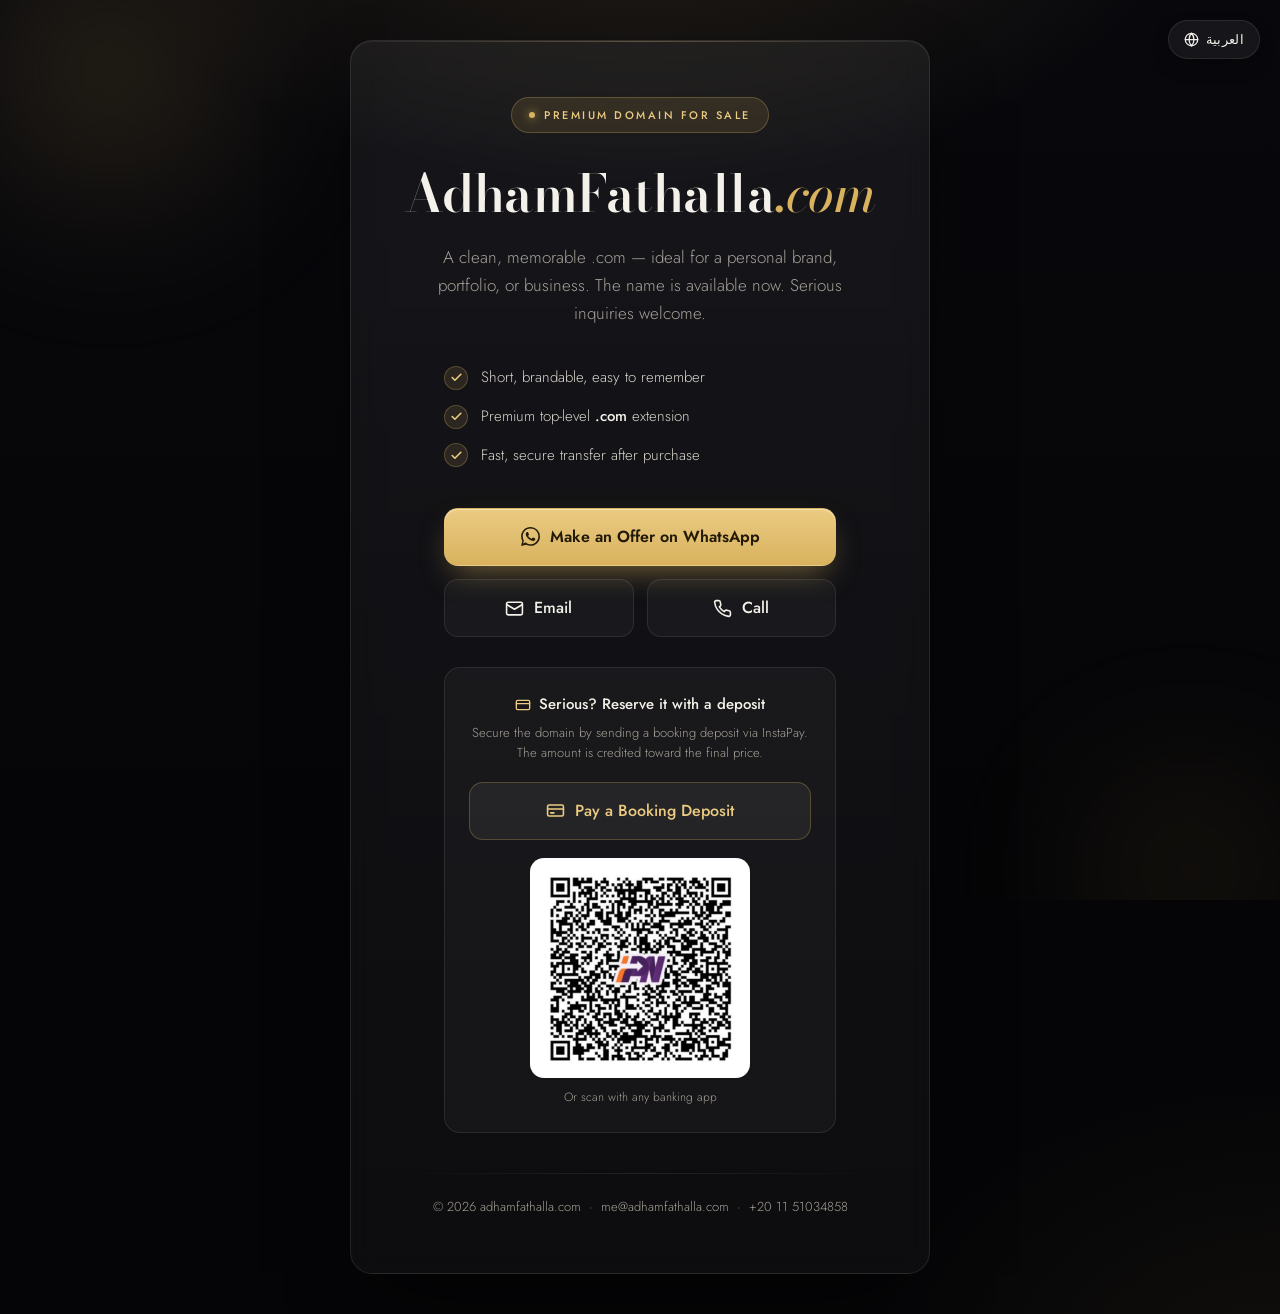
==== index.html @ b8d5c7ff "Fix casing of 'adhamFathalla' to 'AdhamFathalla' in index.html and og-image.html" ====
<!DOCTYPE html>
<html lang="en">
<head>
<meta charset="UTF-8" />
<meta name="viewport" content="width=device-width, initial-scale=1.0" />
<title>adhamfathalla.com — Premium Domain For Sale</title>
<meta name="description" content="adhamfathalla.com — a premium, memorable .com domain available for purchase. Perfect for a personal brand or business. Make an offer today." />
<meta name="keywords" content="adhamfathalla, adhamfathalla.com, domain for sale, premium domain, buy domain, .com domain" />
<meta name="robots" content="index, follow, max-image-preview:large" />
<meta name="author" content="adhamfathalla.com" />
<link rel="canonical" href="https://adhamfathalla.com/" />

<!-- Open Graph / social preview (WhatsApp, Facebook, LinkedIn, iMessage) -->
<meta property="og:site_name" content="adhamfathalla.com" />
<meta property="og:title" content="adhamfathalla.com — Premium Domain For Sale" />
<meta property="og:description" content="A clean, memorable .com for your personal brand or business. Make an offer today." />
<meta property="og:type" content="website" />
<meta property="og:url" content="https://adhamfathalla.com/" />
<meta property="og:image" content="https://adhamfathalla.com/og-image.png" />
<meta property="og:image:secure_url" content="https://adhamfathalla.com/og-image.png" />
<meta property="og:image:type" content="image/png" />
<meta property="og:image:width" content="1200" />
<meta property="og:image:height" content="630" />
<meta property="og:image:alt" content="adhamfathalla.com — premium domain for sale" />
<meta property="og:locale" content="en_US" />

<!-- Twitter / X card -->
<meta name="twitter:card" content="summary_large_image" />
<meta name="twitter:title" content="adhamfathalla.com — Premium Domain For Sale" />
<meta name="twitter:description" content="A clean, memorable .com for your personal brand or business. Make an offer today." />
<meta name="twitter:image" content="https://adhamfathalla.com/og-image.png" />

<meta name="theme-color" content="#07070A" />
<meta name="color-scheme" content="dark" />

<!-- Structured data: domain offered for sale -->
<script type="application/ld+json">
{
  "@context": "https://schema.org",
  "@graph": [
    {
      "@type": "WebSite",
      "@id": "https://adhamfathalla.com/#website",
      "url": "https://adhamfathalla.com/",
      "name": "adhamfathalla.com",
      "description": "Premium .com domain for sale.",
      "inLanguage": ["en", "ar"]
    },
    {
      "@type": "Product",
      "@id": "https://adhamfathalla.com/#domain",
      "name": "adhamfathalla.com",
      "category": "Internet domain name",
      "description": "adhamfathalla.com — a clean, memorable, brandable premium .com domain available for purchase. Ideal for a personal brand, portfolio, or business.",
      "brand": { "@type": "Brand", "name": "adhamfathalla.com" },
      "url": "https://adhamfathalla.com/",
      "image": "https://adhamfathalla.com/og-image.png",
      "offers": {
        "@type": "Offer",
        "availability": "https://schema.org/InStock",
        "priceCurrency": "USD",
        "url": "https://adhamfathalla.com/",
        "businessFunction": "http://purl.org/goodrelations/v1#Sell",
        "seller": {
          "@type": "Organization",
          "name": "adhamfathalla.com",
          "email": "me@adhamfathalla.com",
          "telephone": "+201151034858"
        }
      }
    }
  ]
}
</script>

<link rel="icon" type="image/svg+xml" href="/favicon.svg" />
<link rel="apple-touch-icon" href="/favicon.svg" />
<link rel="mask-icon" href="/favicon.svg" color="#D8B25E" />

<link rel="preconnect" href="https://fonts.googleapis.com" />
<link rel="preconnect" href="https://fonts.gstatic.com" crossorigin />
<!-- Load fonts without blocking render; system fonts paint instantly, web fonts swap in -->
<link rel="stylesheet" href="https://fonts.googleapis.com/css2?family=Bodoni+Moda:ital,opsz,wght@0,6..96,600;1,6..96,500&family=Jost:wght@300;400;500;600&family=Tajawal:wght@300;400;500;700&display=swap" media="print" onload="this.media='all'" />
<noscript><link rel="stylesheet" href="https://fonts.googleapis.com/css2?family=Bodoni+Moda:ital,opsz,wght@0,6..96,600;1,6..96,500&family=Jost:wght@300;400;500;600&family=Tajawal:wght@300;400;500;700&display=swap" /></noscript>

<style>
  :root {
    --bg-deep: #050507;
    --bg-base: #08080C;
    --surface: rgba(255, 255, 255, 0.035);
    --surface-2: rgba(255, 255, 255, 0.06);
    --fg: #F4F1EA;
    --fg-muted: #A6A097;
    --accent: #D8B25E;        /* refined gold */
    --accent-bright: #EBCB82;
    --accent-soft: rgba(216, 178, 94, 0.12);
    --accent-line: rgba(216, 178, 94, 0.28);
    --border: rgba(255, 255, 255, 0.09);
    --radius: 22px;
    --maxw: 580px;
    --ease: cubic-bezier(0.16, 1, 0.3, 1);
  }

  * { margin: 0; padding: 0; box-sizing: border-box; }
  html { scroll-behavior: smooth; -webkit-text-size-adjust: 100%; }

  body {
    font-family: "Jost", -apple-system, BlinkMacSystemFont, "Segoe UI", sans-serif;
    color: var(--fg);
    background-color: var(--bg-deep);
    background-image:
      radial-gradient(900px 520px at 50% -10%, rgba(216, 178, 94, 0.14), transparent 62%),
      radial-gradient(700px 500px at 100% 105%, rgba(216, 178, 94, 0.06), transparent 60%),
      linear-gradient(180deg, var(--bg-base), var(--bg-deep) 70%);
    min-height: 100dvh;
    display: flex;
    align-items: center;
    justify-content: center;
    padding: 40px 20px;
    line-height: 1.65;
    -webkit-font-smoothing: antialiased;
    text-rendering: optimizeLegibility;
    overflow-x: hidden;
  }

  /* Slow ambient gold glow */
  .ambient {
    position: fixed;
    inset: 0;
    z-index: 0;
    pointer-events: none;
    overflow: hidden;
  }
  .ambient span {
    position: absolute;
    border-radius: 50%;
    filter: blur(80px);
    opacity: 0.5;
    background: radial-gradient(circle, rgba(216, 178, 94, 0.42), transparent 70%);
    animation: drift 18s var(--ease) infinite alternate;
  }
  .ambient .b1 { width: 380px; height: 380px; top: -120px; left: -80px; }
  .ambient .b2 { width: 300px; height: 300px; bottom: -120px; right: -60px; animation-duration: 22s; animation-delay: -6s; opacity: 0.35; }
  @keyframes drift {
    from { transform: translate3d(0, 0, 0) scale(1); }
    to   { transform: translate3d(40px, 30px, 0) scale(1.15); }
  }

  .card {
    position: relative;
    z-index: 1;
    width: 100%;
    max-width: var(--maxw);
    background: linear-gradient(180deg, var(--surface-2), var(--surface));
    border: 1px solid var(--border);
    border-radius: var(--radius);
    padding: 56px 46px;
    backdrop-filter: blur(14px) saturate(120%);
    -webkit-backdrop-filter: blur(14px) saturate(120%);
    box-shadow:
      inset 0 1px 0 rgba(255, 255, 255, 0.06),
      0 30px 80px -30px rgba(0, 0, 0, 0.8);
    text-align: center;
    animation: rise 0.7s var(--ease) both;
  }
  /* gold hairline top edge */
  .card::before {
    content: "";
    position: absolute;
    top: 0; left: 24px; right: 24px;
    height: 1px;
    background: linear-gradient(90deg, transparent, var(--accent-line), transparent);
  }

  @keyframes rise {
    from { opacity: 0; transform: translateY(22px); }
    to   { opacity: 1; transform: translateY(0); }
  }

  .eyebrow {
    display: inline-flex;
    align-items: center;
    gap: 9px;
    font-size: 11px;
    font-weight: 500;
    letter-spacing: 2.5px;
    text-transform: uppercase;
    color: var(--accent-bright);
    background: var(--accent-soft);
    border: 1px solid var(--accent-line);
    padding: 8px 17px;
    border-radius: 999px;
    margin-bottom: 32px;
  }
  .eyebrow .dot {
    width: 6px; height: 6px; border-radius: 50%;
    background: var(--accent);
    box-shadow: 0 0 10px var(--accent);
    animation: pulse 2.4s ease-in-out infinite;
  }
  @keyframes pulse {
    0%, 100% { opacity: 1; }
    50% { opacity: 0.35; }
  }

  .domain {
    font-family: "Bodoni Moda", Georgia, serif;
    font-weight: 600;
    font-size: clamp(30px, 7.4vw, 52px);
    line-height: 1.08;
    letter-spacing: -0.5px;
    color: var(--fg);
    margin-bottom: 22px;
  }
  /* keep the name and ".com" each intact; only break between them */
  .domain .name, .domain .tld { white-space: nowrap; }
  .domain .tld { color: var(--accent); font-style: italic; font-weight: 500; }

  .lead {
    color: var(--fg-muted);
    font-size: clamp(15px, 2.6vw, 17px);
    font-weight: 300;
    max-width: 430px;
    margin: 0 auto 38px;
  }

  .benefits {
    list-style: none;
    display: grid;
    gap: 14px;
    text-align: left;
    max-width: 392px;
    margin: 0 auto 40px;
  }
  .benefits li {
    display: flex;
    align-items: center;
    gap: 13px;
    font-size: 15px;
    font-weight: 300;
    color: #D9D4CB;
  }
  .benefits strong { font-weight: 500; color: var(--fg); }
  .benefits .check {
    flex-shrink: 0;
    width: 24px; height: 24px;
    border-radius: 50%;
    background: var(--accent-soft);
    border: 1px solid var(--accent-line);
    color: var(--accent-bright);
    display: grid;
    place-items: center;
  }
  .benefits .check svg { width: 13px; height: 13px; }

  .actions {
    display: flex;
    flex-direction: column;
    gap: 13px;
    max-width: 392px;
    margin: 0 auto;
  }

  .btn {
    display: flex;
    align-items: center;
    justify-content: center;
    gap: 10px;
    min-height: 54px;
    padding: 15px 22px;
    border-radius: 14px;
    font-family: inherit;
    font-size: 16px;
    font-weight: 500;
    text-decoration: none;
    cursor: pointer;
    border: 1px solid transparent;
    transition: transform .25s var(--ease), box-shadow .25s var(--ease), background-color .25s var(--ease), border-color .25s var(--ease), color .25s var(--ease);
  }
  .btn svg { width: 19px; height: 19px; flex-shrink: 0; }
  .btn:hover { transform: translateY(-2px); }
  .btn:active { transform: translateY(0); }
  .btn:focus-visible { outline: 3px solid var(--accent); outline-offset: 3px; }

  .btn-primary {
    background: linear-gradient(180deg, var(--accent-bright), var(--accent));
    color: #221A07;
    font-weight: 600;
    box-shadow: 0 14px 30px -10px rgba(216, 178, 94, 0.5), inset 0 1px 0 rgba(255, 255, 255, 0.4);
  }
  .btn-primary:hover {
    box-shadow: 0 20px 44px -12px rgba(216, 178, 94, 0.65), inset 0 1px 0 rgba(255, 255, 255, 0.5);
  }

  .secondary-row {
    display: grid;
    grid-template-columns: 1fr 1fr;
    gap: 13px;
  }
  .btn-ghost {
    background: var(--surface);
    color: var(--fg);
    border-color: var(--border);
  }
  .btn-ghost:hover { border-color: var(--accent-line); color: var(--accent-bright); background: var(--accent-soft); }

  /* Booking deposit */
  .deposit {
    margin: 30px auto 0;
    max-width: 392px;
    padding: 24px;
    border: 1px solid var(--border);
    border-radius: 16px;
    background: var(--surface);
    display: grid;
    gap: 18px;
  }
  .deposit-head { display: grid; gap: 6px; }
  .deposit-title {
    display: inline-flex;
    align-items: center;
    justify-content: center;
    gap: 8px;
    font-size: 15px;
    font-weight: 500;
    color: var(--fg);
  }
  .deposit-title svg { width: 16px; height: 16px; color: var(--accent-bright); }
  .deposit-sub {
    font-size: 13px;
    font-weight: 300;
    color: var(--fg-muted);
    line-height: 1.55;
  }
  .btn-pay {
    width: 100%;
    background: var(--surface-2);
    border-color: var(--accent-line);
    color: var(--accent-bright);
  }
  .btn-pay:hover { background: var(--accent-soft); border-color: var(--accent); }

  .qr {
    display: grid;
    justify-items: center;
    gap: 10px;
  }
  .qr a {
    display: block;
    border-radius: 14px;
    transition: transform .25s var(--ease), box-shadow .25s var(--ease);
  }
  .qr a:hover { transform: translateY(-2px); box-shadow: 0 16px 34px -16px rgba(216, 178, 94, 0.5); }
  .qr a:focus-visible { outline: 3px solid var(--accent); outline-offset: 3px; }
  .qr img {
    display: block;
    width: 220px;
    height: 220px;
    border-radius: 14px;
    background: #fff;
    padding: 12px;
    border: 1px solid var(--border);
  }
  .qr-cap { font-size: 12px; font-weight: 300; color: var(--fg-muted); }

  .divider {
    height: 1px;
    background: linear-gradient(90deg, transparent, var(--border), transparent);
    border: 0;
    margin: 40px 0 22px;
  }

  .footer {
    color: var(--fg-muted);
    font-size: 13px;
    font-weight: 300;
  }
  .footer a { color: inherit; text-decoration: none; transition: color .2s ease; }
  .footer a:hover { color: var(--accent-bright); }

  .lang-toggle {
    position: fixed;
    top: 20px;
    inset-inline-end: 20px;
    z-index: 5;
    display: inline-flex;
    align-items: center;
    gap: 7px;
    padding: 9px 15px;
    border-radius: 999px;
    border: 1px solid var(--border);
    background: var(--surface-2);
    backdrop-filter: blur(14px) saturate(120%);
    -webkit-backdrop-filter: blur(14px) saturate(120%);
    color: var(--fg);
    font-family: inherit;
    font-size: 13px;
    font-weight: 500;
    letter-spacing: 0.3px;
    cursor: pointer;
    box-shadow: 0 8px 24px -12px rgba(0, 0, 0, 0.6);
    transition: transform .25s var(--ease), border-color .25s var(--ease), color .25s var(--ease);
  }
  .lang-toggle:hover { transform: translateY(-1px); border-color: var(--accent-line); color: var(--accent-bright); }
  .lang-toggle:focus-visible { outline: 3px solid var(--accent); outline-offset: 2px; }
  .lang-toggle svg { width: 15px; height: 15px; }

  /* Arabic / RTL adjustments */
  html[lang="ar"] body,
  html[lang="ar"] .btn,
  html[lang="ar"] .lang-toggle { font-family: "Tajawal", -apple-system, "Segoe UI", Tahoma, sans-serif; }
  html[lang="ar"] .eyebrow { letter-spacing: 0; font-weight: 500; }
  html[lang="ar"] .lead,
  html[lang="ar"] .benefits li { font-weight: 400; }
  html[dir="rtl"] .benefits { text-align: right; }

  @media (max-width: 420px) {
    .card { padding: 42px 24px; }
    .secondary-row { grid-template-columns: 1fr; }
  }

  @media (prefers-reduced-motion: reduce) {
    *, .card, .ambient span, .eyebrow .dot { animation: none !important; transition: none !important; }
    html { scroll-behavior: auto; }
  }
</style>
</head>
<body>
  <div class="ambient" aria-hidden="true"><span class="b1"></span><span class="b2"></span></div>

  <button type="button" class="lang-toggle" id="langToggle" aria-label="Switch language">
    <svg viewBox="0 0 24 24" fill="none" stroke="currentColor" stroke-width="2" stroke-linecap="round" stroke-linejoin="round" aria-hidden="true"><circle cx="12" cy="12" r="10"/><path d="M2 12h20"/><path d="M12 2a15.3 15.3 0 0 1 4 10 15.3 15.3 0 0 1-4 10 15.3 15.3 0 0 1-4-10 15.3 15.3 0 0 1 4-10z"/></svg>
    <span id="langLabel">العربية</span>
  </button>

  <main class="card">
    <span class="eyebrow"><span class="dot"></span> <span data-i18n="eyebrow">Premium Domain For Sale</span></span>

    <h1 class="domain"><span class="name">AdhamFathalla</span><span class="tld">.com</span></h1>

    <p class="lead" data-i18n="lead">
      A clean, memorable .com — ideal for a personal brand, portfolio, or business.
      The name is available now. Serious inquiries welcome.
    </p>

    <ul class="benefits">
      <li>
        <span class="check" aria-hidden="true"><svg viewBox="0 0 24 24" fill="none" stroke="currentColor" stroke-width="3" stroke-linecap="round" stroke-linejoin="round"><path d="M20 6 9 17l-5-5"/></svg></span>
        <span data-i18n="benefit1">Short, brandable, easy to remember</span>
      </li>
      <li>
        <span class="check" aria-hidden="true"><svg viewBox="0 0 24 24" fill="none" stroke="currentColor" stroke-width="3" stroke-linecap="round" stroke-linejoin="round"><path d="M20 6 9 17l-5-5"/></svg></span>
        <span data-i18n="benefit2" data-i18n-html>Premium top-level <strong>.com</strong> extension</span>
      </li>
      <li>
        <span class="check" aria-hidden="true"><svg viewBox="0 0 24 24" fill="none" stroke="currentColor" stroke-width="3" stroke-linecap="round" stroke-linejoin="round"><path d="M20 6 9 17l-5-5"/></svg></span>
        <span data-i18n="benefit3">Fast, secure transfer after purchase</span>
      </li>
    </ul>

    <div class="actions">
      <a class="btn btn-primary"
         href="https://wa.me/201151034858?text=Hi%2C%20I'm%20interested%20in%20buying%20adhamfathalla.com"
         target="_blank" rel="noopener"
         aria-label="Message about buying adhamfathalla.com on WhatsApp">
        <svg viewBox="0 0 24 24" fill="currentColor" aria-hidden="true"><path d="M.057 24l1.687-6.163a11.867 11.867 0 01-1.587-5.946C.16 5.335 5.495 0 12.05 0a11.82 11.82 0 018.413 3.488 11.824 11.824 0 013.48 8.414c-.003 6.557-5.338 11.892-11.893 11.892a11.9 11.9 0 01-5.688-1.448L.057 24zm6.597-3.807c1.676.995 3.276 1.591 5.392 1.592 5.448 0 9.886-4.434 9.889-9.885.002-5.462-4.415-9.89-9.881-9.892-5.452 0-9.887 4.434-9.889 9.884a9.86 9.86 0 001.51 5.26l-.999 3.648 3.978-1.607zm11.387-5.464c-.074-.124-.272-.198-.57-.347-.297-.149-1.758-.868-2.031-.967-.272-.099-.47-.149-.669.149-.198.297-.768.967-.941 1.165-.173.198-.347.223-.644.074-.297-.149-1.255-.462-2.39-1.475-.883-.788-1.48-1.761-1.653-2.059-.173-.297-.018-.458.13-.606.134-.133.297-.347.446-.521.151-.172.2-.296.3-.495.099-.198.05-.372-.025-.521-.075-.148-.669-1.611-.916-2.206-.242-.579-.487-.5-.669-.51l-.57-.01c-.198 0-.52.074-.792.372-.272.297-1.04 1.016-1.04 2.479 0 1.462 1.065 2.875 1.213 3.074.149.198 2.096 3.2 5.077 4.487.709.306 1.262.489 1.694.625.712.227 1.36.195 1.872.118.571-.085 1.758-.719 2.006-1.413.248-.694.248-1.289.173-1.413z"/></svg>
        <span data-i18n="ctaWhatsapp">Make an Offer on WhatsApp</span>
      </a>

      <div class="secondary-row">
        <a class="btn btn-ghost"
           href="mailto:me@adhamfathalla.com?subject=Offer%20for%20adhamfathalla.com&body=Hi%2C%20I'm%20interested%20in%20purchasing%20adhamfathalla.com."
           aria-label="Email me@adhamfathalla.com about the domain">
          <svg viewBox="0 0 24 24" fill="none" stroke="currentColor" stroke-width="2" stroke-linecap="round" stroke-linejoin="round" aria-hidden="true"><rect x="2" y="4" width="20" height="16" rx="2"/><path d="m22 7-10 6L2 7"/></svg>
          <span data-i18n="email">Email</span>
        </a>
        <a class="btn btn-ghost"
           href="tel:+201151034858"
           aria-label="Call +20 11 51034858">
          <svg viewBox="0 0 24 24" fill="none" stroke="currentColor" stroke-width="2" stroke-linecap="round" stroke-linejoin="round" aria-hidden="true"><path d="M22 16.92v3a2 2 0 0 1-2.18 2 19.79 19.79 0 0 1-8.63-3.07 19.5 19.5 0 0 1-6-6 19.79 19.79 0 0 1-3.07-8.67A2 2 0 0 1 4.11 2h3a2 2 0 0 1 2 1.72c.13.96.36 1.9.7 2.81a2 2 0 0 1-.45 2.11L8.09 9.91a16 16 0 0 0 6 6l1.27-1.27a2 2 0 0 1 2.11-.45c.91.34 1.85.57 2.81.7A2 2 0 0 1 22 16.92z"/></svg>
          <span data-i18n="call">Call</span>
        </a>
      </div>
    </div>

    <div class="deposit">
      <div class="deposit-head">
        <span class="deposit-title">
          <svg viewBox="0 0 24 24" fill="none" stroke="currentColor" stroke-width="2" stroke-linecap="round" stroke-linejoin="round" aria-hidden="true"><rect x="2" y="5" width="20" height="14" rx="2"/><path d="M2 10h20"/></svg>
          <span data-i18n="depositTitle">Serious? Reserve it with a deposit</span>
        </span>
        <span class="deposit-sub" data-i18n="depositSub">Secure the domain by sending a booking deposit via InstaPay. The amount is credited toward the final price.</span>
      </div>

      <a class="btn btn-pay"
         href="https://ipn.eg/S/bnsaed/instapay/0egIqK"
         target="_blank" rel="noopener"
         aria-label="Pay a booking deposit via InstaPay">
        <svg viewBox="0 0 24 24" fill="none" stroke="currentColor" stroke-width="2" stroke-linecap="round" stroke-linejoin="round" aria-hidden="true"><rect x="2" y="5" width="20" height="14" rx="2"/><path d="M2 10h20"/><path d="M6 15h4"/></svg>
        <span data-i18n="payCta">Pay a Booking Deposit</span>
      </a>

      <div class="qr">
        <a href="https://ipn.eg/S/bnsaed/instapay/0egIqK"
           target="_blank" rel="noopener"
           aria-label="Open InstaPay to pay a booking deposit for adhamfathalla.com">
          <picture>
            <source srcset="instapay.webp" type="image/webp" />
            <img src="instapay.png" alt="InstaPay QR code to pay a booking deposit for adhamfathalla.com" width="220" height="220" loading="lazy" decoding="async" />
          </picture>
        </a>
        <span class="qr-cap" data-i18n="qrCap">Or scan with any banking app</span>
      </div>
    </div>

    <hr class="divider" />

    <p class="footer" dir="ltr">
      &copy; <span id="year"></span> adhamfathalla.com &nbsp;·&nbsp; <a href="mailto:me@adhamfathalla.com">me@adhamfathalla.com</a> &nbsp;·&nbsp; <a href="tel:+201151034858">+20 11 51034858</a>
    </p>
  </main>

  <script>
    document.getElementById("year").textContent = new Date().getFullYear();

    const translations = {
      en: {
        eyebrow: "Premium Domain For Sale",
        lead: "A clean, memorable .com — ideal for a personal brand, portfolio, or business. The name is available now. Serious inquiries welcome.",
        benefit1: "Short, brandable, easy to remember",
        benefit2: "Premium top-level <strong>.com</strong> extension",
        benefit3: "Fast, secure transfer after purchase",
        ctaWhatsapp: "Make an Offer on WhatsApp",
        email: "Email",
        call: "Call",
        depositTitle: "Serious? Reserve it with a deposit",
        depositSub: "Secure the domain by sending a booking deposit via InstaPay. The amount is credited toward the final price.",
        payCta: "Pay a Booking Deposit",
        qrCap: "Or scan with any banking app",
        switchLabel: "العربية",
        pageTitle: "adhamfathalla.com — Premium Domain For Sale"
      },
      ar: {
        eyebrow: "نطاق مميز للبيع",
        lead: "نطاق .com نظيف وسهل التذكر — مثالي لعلامتك الشخصية أو معرض أعمالك أو نشاطك التجاري. الاسم متاح الآن. نرحب بالعروض الجادة.",
        benefit1: "قصير وسهل التذكر وقابل للعلامة التجارية",
        benefit2: "امتداد <strong>.com</strong> المميز من المستوى الأعلى",
        benefit3: "نقل سريع وآمن بعد الشراء",
        ctaWhatsapp: "قدّم عرضك عبر واتساب",
        email: "البريد الإلكتروني",
        call: "اتصل",
        depositTitle: "مهتم بجدية؟ احجزه بعربون",
        depositSub: "احجز النطاق بإرسال عربون حجز عبر إنستاباي. يُخصم المبلغ من السعر النهائي.",
        payCta: "ادفع عربون الحجز",
        qrCap: "أو امسح الرمز بأي تطبيق بنكي",
        switchLabel: "English",
        pageTitle: "adhamfathalla.com — نطاق مميز للبيع"
      }
    };

    function applyLang(lang) {
      const t = translations[lang] || translations.en;
      const html = document.documentElement;
      html.setAttribute("lang", lang);
      html.setAttribute("dir", lang === "ar" ? "rtl" : "ltr");

      document.querySelectorAll("[data-i18n]").forEach(el => {
        const value = t[el.getAttribute("data-i18n")];
        if (value === undefined) return;
        if (el.hasAttribute("data-i18n-html")) el.innerHTML = value;
        else el.textContent = value;
      });

      document.title = t.pageTitle;
      document.getElementById("langLabel").textContent = t.switchLabel;
      try { localStorage.setItem("lang", lang); } catch (e) {}
    }

    let savedLang = "en";
    try { savedLang = localStorage.getItem("lang") || "en"; } catch (e) {}
    applyLang(savedLang === "ar" ? "ar" : "en");

    document.getElementById("langToggle").addEventListener("click", () => {
      const next = document.documentElement.getAttribute("lang") === "ar" ? "en" : "ar";
      applyLang(next);
    });
  </script>
</body>
</html>
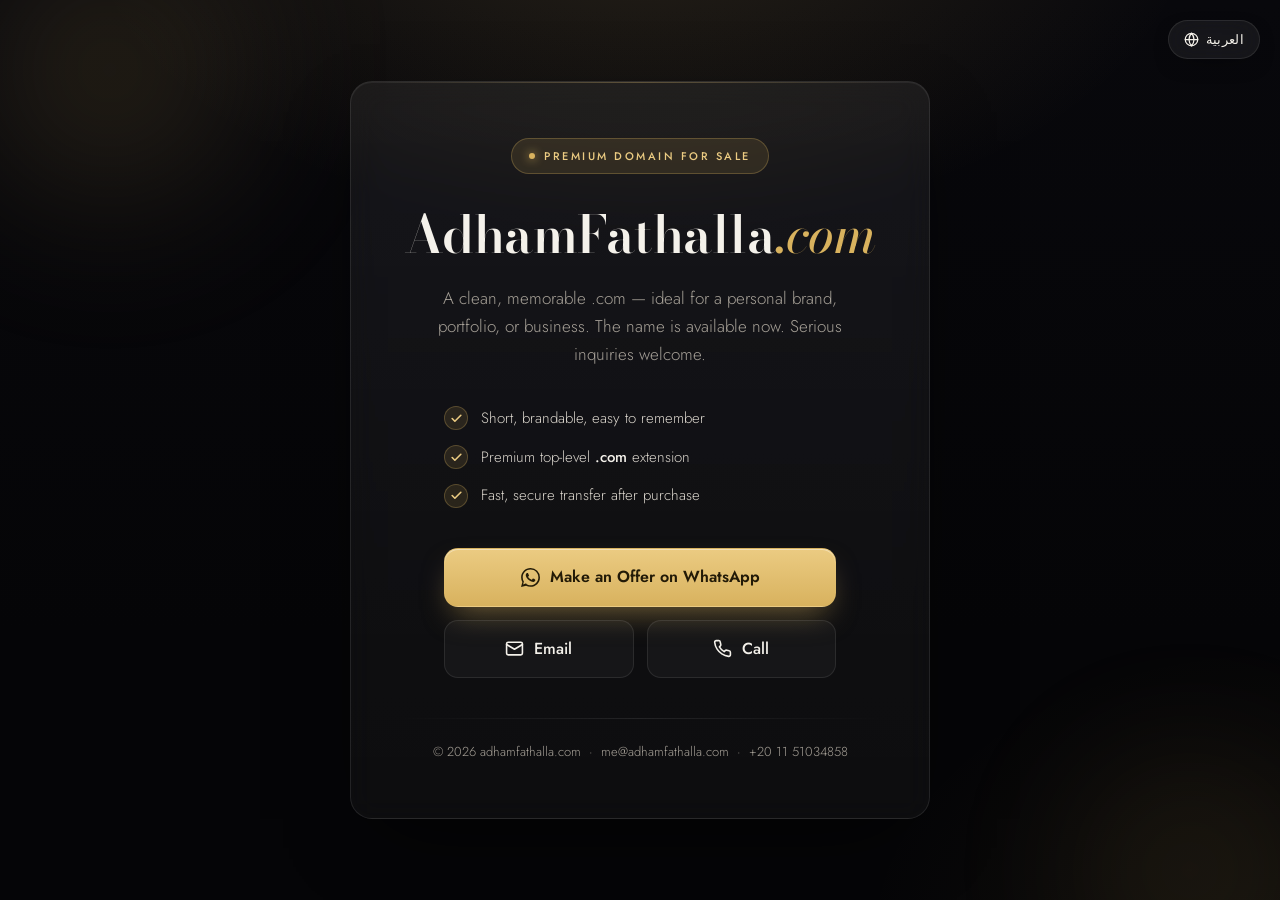
==== commit afb3b547: "Restrict InstaPay deposit section to Egyptian visitors Hide the booking-deposit block by default and" ====
--- a/index.html
+++ b/index.html
@@ -304,7 +304,7 @@
   }
   .btn-ghost:hover { border-color: var(--accent-line); color: var(--accent-bright); background: var(--accent-soft); }
 
-  /* Booking deposit */
+  /* Booking deposit — Egypt-only; hidden until revealed by the geo check */
   .deposit {
     margin: 30px auto 0;
     max-width: 392px;
@@ -312,8 +312,19 @@
     border: 1px solid var(--border);
     border-radius: 16px;
     background: var(--surface);
+    display: none;
+    gap: 18px;
+  }
+  .deposit.is-visible {
     display: grid;
-    gap: 18px;
+    animation: reveal-deposit 0.5s var(--ease) both;
+  }
+  @keyframes reveal-deposit {
+    from { opacity: 0; transform: translateY(12px); }
+    to   { opacity: 1; transform: translateY(0); }
+  }
+  @media (prefers-reduced-motion: reduce) {
+    .deposit.is-visible { animation: none; }
   }
   .deposit-head { display: grid; gap: 6px; }
   .deposit-title {
@@ -584,6 +595,36 @@
       const next = document.documentElement.getAttribute("lang") === "ar" ? "en" : "ar";
       applyLang(next);
     });
+
+    // Reveal the InstaPay booking-deposit section only for visitors in Egypt.
+    // Strategy: instant timezone fast-path (Africa/Cairo) OR IP geolocation fallback.
+    // Safe default: on any failure, timeout, or non-Egypt result it stays hidden.
+    function showDeposit() {
+      const el = document.querySelector(".deposit");
+      if (el) el.classList.add("is-visible");
+    }
+
+    async function maybeRevealDeposit() {
+      // Fast path: an Egyptian device timezone reveals instantly, no network needed.
+      try {
+        const tz = Intl.DateTimeFormat().resolvedOptions().timeZone || "";
+        if (tz === "Africa/Cairo") { showDeposit(); return; }
+      } catch (e) { /* timezone unavailable → fall through to IP check */ }
+
+      // Fallback: IP-based country lookup with a hard 5s timeout.
+      try {
+        const ctrl = new AbortController();
+        const timer = setTimeout(() => ctrl.abort(), 5000);
+        const res = await fetch("https://api.country.is/", { signal: ctrl.signal });
+        clearTimeout(timer);
+        if (res.ok) {
+          const data = await res.json();
+          if (data && data.country === "EG") showDeposit();
+        }
+      } catch (e) { /* network blocked, failed, or timed out → keep hidden */ }
+    }
+
+    maybeRevealDeposit();
   </script>
 </body>
 </html>
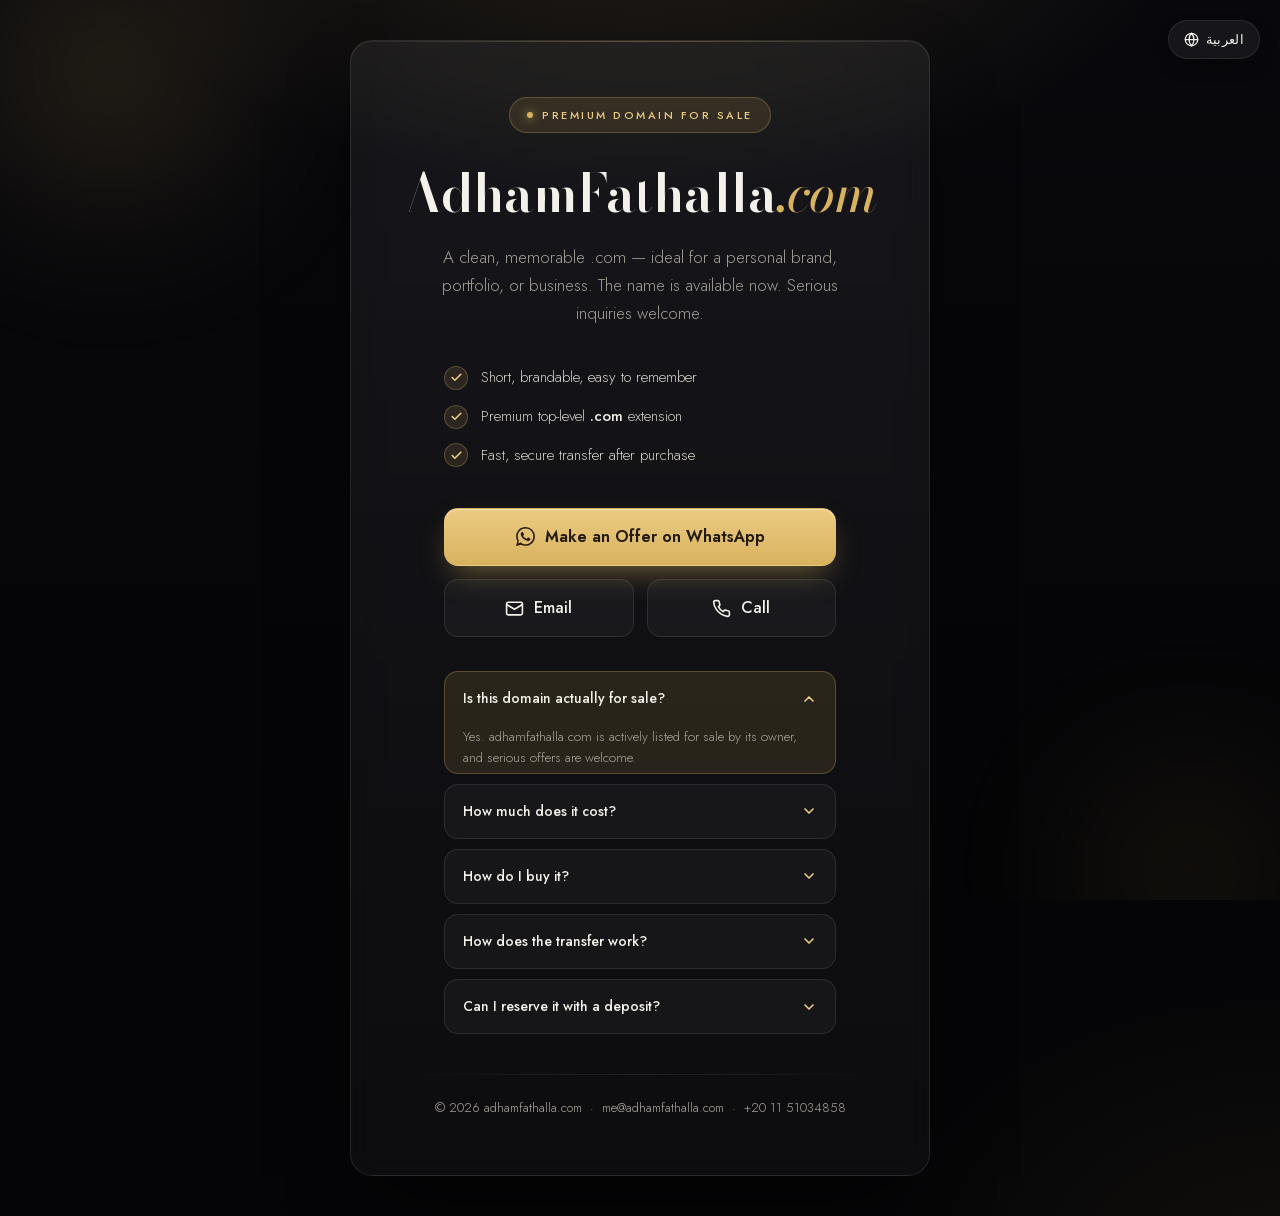
==== commit ed40d94d: "fonts" ====
--- a/index.html
+++ b/index.html
@@ -1,14 +1,16 @@
 <!DOCTYPE html>
-<html lang="en">
+<html lang="en" dir="ltr">
 <head>
 <meta charset="UTF-8" />
 <meta name="viewport" content="width=device-width, initial-scale=1.0" />
 <title>adhamfathalla.com — Premium Domain For Sale</title>
 <meta name="description" content="adhamfathalla.com — a premium, memorable .com domain available for purchase. Perfect for a personal brand or business. Make an offer today." />
-<meta name="keywords" content="adhamfathalla, adhamfathalla.com, domain for sale, premium domain, buy domain, .com domain" />
-<meta name="robots" content="index, follow, max-image-preview:large" />
+<meta name="robots" content="index, follow, max-image-preview:large, max-snippet:-1, max-video-preview:-1" />
 <meta name="author" content="adhamfathalla.com" />
 <link rel="canonical" href="https://adhamfathalla.com/" />
+<link rel="alternate" hreflang="en" href="https://adhamfathalla.com/" />
+<link rel="alternate" hreflang="ar" href="https://adhamfathalla.com/" />
+<link rel="alternate" hreflang="x-default" href="https://adhamfathalla.com/" />
 
 <!-- Open Graph / social preview (WhatsApp, Facebook, LinkedIn, iMessage) -->
 <meta property="og:site_name" content="adhamfathalla.com" />
@@ -23,12 +25,16 @@
 <meta property="og:image:height" content="630" />
 <meta property="og:image:alt" content="adhamfathalla.com — premium domain for sale" />
 <meta property="og:locale" content="en_US" />
+<meta property="og:locale:alternate" content="ar_EG" />
 
 <!-- Twitter / X card -->
 <meta name="twitter:card" content="summary_large_image" />
 <meta name="twitter:title" content="adhamfathalla.com — Premium Domain For Sale" />
 <meta name="twitter:description" content="A clean, memorable .com for your personal brand or business. Make an offer today." />
 <meta name="twitter:image" content="https://adhamfathalla.com/og-image.png" />
+<meta name="twitter:image:alt" content="adhamfathalla.com — premium domain for sale" />
+<meta name="twitter:site" content="@AdhamFathallaha" />
+<meta name="twitter:creator" content="@AdhamFathallaha" />
 
 <meta name="theme-color" content="#07070A" />
 <meta name="color-scheme" content="dark" />
@@ -59,29 +65,73 @@
         "@type": "Offer",
         "availability": "https://schema.org/InStock",
         "priceCurrency": "USD",
+        "areaServed": "Worldwide",
         "url": "https://adhamfathalla.com/",
         "businessFunction": "http://purl.org/goodrelations/v1#Sell",
         "seller": {
           "@type": "Organization",
           "name": "adhamfathalla.com",
+          "url": "https://adhamfathalla.com/",
+          "logo": "https://adhamfathalla.com/favicon.svg",
           "email": "me@adhamfathalla.com",
-          "telephone": "+201151034858"
+          "telephone": "+201151034858",
+          "sameAs": [
+            "https://www.instagram.com/AdhamFathallahProperty",
+            "https://www.facebook.com/AdhamFathallahProperty",
+            "https://www.youtube.com/@AdhamFathallahProperty",
+            "https://x.com/AdhamFathallaha"
+          ]
         }
       }
+    },
+    {
+      "@type": "FAQPage",
+      "@id": "https://adhamfathalla.com/#faq",
+      "url": "https://adhamfathalla.com/",
+      "inLanguage": ["en", "ar"],
+      "mainEntity": [
+        {
+          "@type": "Question",
+          "name": "Is this domain actually for sale?",
+          "acceptedAnswer": { "@type": "Answer", "text": "Yes. adhamfathalla.com is actively listed for sale by its owner, and serious offers are welcome." }
+        },
+        {
+          "@type": "Question",
+          "name": "How much does adhamfathalla.com cost?",
+          "acceptedAnswer": { "@type": "Answer", "text": "The price is negotiable and depends on the offer. Reach out via WhatsApp, email, or phone to discuss and make an offer." }
+        },
+        {
+          "@type": "Question",
+          "name": "How do I buy adhamfathalla.com?",
+          "acceptedAnswer": { "@type": "Answer", "text": "Contact the owner through WhatsApp, email, or phone to agree on a price. Once settled, the domain is transferred to you securely." }
+        },
+        {
+          "@type": "Question",
+          "name": "How does the domain transfer work?",
+          "acceptedAnswer": { "@type": "Answer", "text": "After payment, the domain is pushed to your account at your registrar of choice. The transfer is fast and secure, usually within a day." }
+        },
+        {
+          "@type": "Question",
+          "name": "Can I reserve the domain with a deposit?",
+          "acceptedAnswer": { "@type": "Answer", "text": "Yes — from Egypt you can reserve the domain with an InstaPay booking deposit. The amount is credited toward the final price." }
+        }
+      ]
     }
   ]
 }
 </script>
 
 <link rel="icon" type="image/svg+xml" href="/favicon.svg" />
-<link rel="apple-touch-icon" href="/favicon.svg" />
+<link rel="icon" type="image/png" sizes="32x32" href="/favicon-32x32.png" />
+<link rel="apple-touch-icon" sizes="180x180" href="/apple-touch-icon.png" />
 <link rel="mask-icon" href="/favicon.svg" color="#D8B25E" />
-
-<link rel="preconnect" href="https://fonts.googleapis.com" />
-<link rel="preconnect" href="https://fonts.gstatic.com" crossorigin />
-<!-- Load fonts without blocking render; system fonts paint instantly, web fonts swap in -->
-<link rel="stylesheet" href="https://fonts.googleapis.com/css2?family=Bodoni+Moda:ital,opsz,wght@0,6..96,600;1,6..96,500&family=Jost:wght@300;400;500;600&family=Tajawal:wght@300;400;500;700&display=swap" media="print" onload="this.media='all'" />
-<noscript><link rel="stylesheet" href="https://fonts.googleapis.com/css2?family=Bodoni+Moda:ital,opsz,wght@0,6..96,600;1,6..96,500&family=Jost:wght@300;400;500;600&family=Tajawal:wght@300;400;500;700&display=swap" /></noscript>
+<link rel="manifest" href="/manifest.webmanifest" />
+
+<link rel="dns-prefetch" href="https://api.country.is" />
+<link rel="dns-prefetch" href="https://ipn.eg" />
+<!-- Self-hosted fonts: no third-party requests, served & cached locally -->
+<link rel="stylesheet" href="/fonts/fonts.css" media="print" onload="this.media='all'" />
+<noscript><link rel="stylesheet" href="/fonts/fonts.css" /></noscript>
 
 <style>
   :root {
@@ -303,6 +353,54 @@
     border-color: var(--border);
   }
   .btn-ghost:hover { border-color: var(--accent-line); color: var(--accent-bright); background: var(--accent-soft); }
+
+  /* FAQ — accordion of native <details>, matches card aesthetic */
+  .faq {
+    margin: 34px auto 0;
+    max-width: 392px;
+    display: grid;
+    gap: 10px;
+    text-align: left;
+  }
+  .faq-item {
+    border: 1px solid var(--border);
+    border-radius: 14px;
+    background: var(--surface);
+    overflow: hidden;
+    transition: border-color .25s var(--ease), background .25s var(--ease);
+  }
+  .faq-item[open] { border-color: var(--accent-line); background: var(--accent-soft); }
+  .faq-item summary {
+    list-style: none;
+    cursor: pointer;
+    display: flex;
+    align-items: center;
+    justify-content: space-between;
+    gap: 12px;
+    padding: 15px 18px;
+    font-size: 14px;
+    font-weight: 500;
+    color: var(--fg);
+    transition: color .2s ease;
+  }
+  .faq-item summary::-webkit-details-marker { display: none; }
+  .faq-item summary:hover { color: var(--accent-bright); }
+  .faq-item summary:focus-visible { outline: 3px solid var(--accent); outline-offset: -3px; }
+  .faq-item .chev {
+    flex-shrink: 0;
+    width: 16px; height: 16px;
+    color: var(--accent-bright);
+    transition: transform .3s var(--ease);
+  }
+  .faq-item[open] .chev { transform: rotate(180deg); }
+  .faq-item .answer {
+    padding: 0 18px 4px;
+    font-size: 13.5px;
+    font-weight: 300;
+    line-height: 1.6;
+    color: var(--fg-muted);
+  }
+  .faq-item .answer a { color: var(--accent-bright); text-decoration: none; }
 
   /* Booking deposit — Egypt-only; hidden until revealed by the geo check */
   .deposit {
@@ -430,6 +528,12 @@
     .secondary-row { grid-template-columns: 1fr; }
   }
 
+  /* Visually hidden, available to screen readers & crawlers */
+  .sr-only {
+    position: absolute; width: 1px; height: 1px; padding: 0; margin: -1px;
+    overflow: hidden; clip: rect(0, 0, 0, 0); white-space: nowrap; border: 0;
+  }
+
   @media (prefers-reduced-motion: reduce) {
     *, .card, .ambient span, .eyebrow .dot { animation: none !important; transition: none !important; }
     html { scroll-behavior: auto; }
@@ -454,6 +558,7 @@
       The name is available now. Serious inquiries welcome.
     </p>
 
+    <h2 class="sr-only">Why this domain</h2>
     <ul class="benefits">
       <li>
         <span class="check" aria-hidden="true"><svg viewBox="0 0 24 24" fill="none" stroke="currentColor" stroke-width="3" stroke-linecap="round" stroke-linejoin="round"><path d="M20 6 9 17l-5-5"/></svg></span>
@@ -469,7 +574,7 @@
       </li>
     </ul>
 
-    <div class="actions">
+    <section class="actions">
       <a class="btn btn-primary"
          href="https://wa.me/201151034858?text=Hi%2C%20I'm%20interested%20in%20buying%20adhamfathalla.com"
          target="_blank" rel="noopener"
@@ -492,9 +597,47 @@
           <span data-i18n="call">Call</span>
         </a>
       </div>
-    </div>
-
-    <div class="deposit">
+    </section>
+
+    <section class="faq" aria-label="Frequently asked questions">
+      <details class="faq-item" open>
+        <summary>
+          <span data-i18n="faqQ1">Is this domain actually for sale?</span>
+          <svg class="chev" viewBox="0 0 24 24" fill="none" stroke="currentColor" stroke-width="2.5" stroke-linecap="round" stroke-linejoin="round" aria-hidden="true"><path d="M6 9l6 6 6-6"/></svg>
+        </summary>
+        <p class="answer" data-i18n="faqA1">Yes. adhamfathalla.com is actively listed for sale by its owner, and serious offers are welcome.</p>
+      </details>
+      <details class="faq-item">
+        <summary>
+          <span data-i18n="faqQ2">How much does it cost?</span>
+          <svg class="chev" viewBox="0 0 24 24" fill="none" stroke="currentColor" stroke-width="2.5" stroke-linecap="round" stroke-linejoin="round" aria-hidden="true"><path d="M6 9l6 6 6-6"/></svg>
+        </summary>
+        <p class="answer" data-i18n="faqA2">The price is negotiable and depends on the offer. Reach out via WhatsApp, email, or phone to discuss and make an offer.</p>
+      </details>
+      <details class="faq-item">
+        <summary>
+          <span data-i18n="faqQ3">How do I buy it?</span>
+          <svg class="chev" viewBox="0 0 24 24" fill="none" stroke="currentColor" stroke-width="2.5" stroke-linecap="round" stroke-linejoin="round" aria-hidden="true"><path d="M6 9l6 6 6-6"/></svg>
+        </summary>
+        <p class="answer" data-i18n="faqA3">Contact the owner through WhatsApp, email, or phone to agree on a price. Once settled, the domain is transferred to you securely.</p>
+      </details>
+      <details class="faq-item">
+        <summary>
+          <span data-i18n="faqQ4">How does the transfer work?</span>
+          <svg class="chev" viewBox="0 0 24 24" fill="none" stroke="currentColor" stroke-width="2.5" stroke-linecap="round" stroke-linejoin="round" aria-hidden="true"><path d="M6 9l6 6 6-6"/></svg>
+        </summary>
+        <p class="answer" data-i18n="faqA4">After payment, the domain is pushed to your account at your registrar of choice. The transfer is fast and secure, usually within a day.</p>
+      </details>
+      <details class="faq-item">
+        <summary>
+          <span data-i18n="faqQ5">Can I reserve it with a deposit?</span>
+          <svg class="chev" viewBox="0 0 24 24" fill="none" stroke="currentColor" stroke-width="2.5" stroke-linecap="round" stroke-linejoin="round" aria-hidden="true"><path d="M6 9l6 6 6-6"/></svg>
+        </summary>
+        <p class="answer" data-i18n="faqA5">Yes — from Egypt you can reserve the domain with an InstaPay booking deposit. The amount is credited toward the final price.</p>
+      </details>
+    </section>
+
+    <section class="deposit">
       <div class="deposit-head">
         <span class="deposit-title">
           <svg viewBox="0 0 24 24" fill="none" stroke="currentColor" stroke-width="2" stroke-linecap="round" stroke-linejoin="round" aria-hidden="true"><rect x="2" y="5" width="20" height="14" rx="2"/><path d="M2 10h20"/></svg>
@@ -517,18 +660,18 @@
            aria-label="Open InstaPay to pay a booking deposit for adhamfathalla.com">
           <picture>
             <source srcset="instapay.webp" type="image/webp" />
-            <img src="instapay.png" alt="InstaPay QR code to pay a booking deposit for adhamfathalla.com" width="220" height="220" loading="lazy" decoding="async" />
+            <img src="instapay.webp" alt="InstaPay QR code to pay a booking deposit for adhamfathalla.com" width="220" height="220" loading="lazy" decoding="async" />
           </picture>
         </a>
         <span class="qr-cap" data-i18n="qrCap">Or scan with any banking app</span>
       </div>
-    </div>
+    </section>
 
     <hr class="divider" />
 
-    <p class="footer" dir="ltr">
+    <footer class="footer" dir="ltr">
       &copy; <span id="year"></span> adhamfathalla.com &nbsp;·&nbsp; <a href="mailto:me@adhamfathalla.com">me@adhamfathalla.com</a> &nbsp;·&nbsp; <a href="tel:+201151034858">+20 11 51034858</a>
-    </p>
+    </footer>
   </main>
 
   <script>
@@ -538,6 +681,7 @@
       en: {
         eyebrow: "Premium Domain For Sale",
         lead: "A clean, memorable .com — ideal for a personal brand, portfolio, or business. The name is available now. Serious inquiries welcome.",
+        metaDescription: "adhamfathalla.com — a premium, memorable .com domain available for purchase. Perfect for a personal brand or business. Make an offer today.",
         benefit1: "Short, brandable, easy to remember",
         benefit2: "Premium top-level <strong>.com</strong> extension",
         benefit3: "Fast, secure transfer after purchase",
@@ -548,12 +692,23 @@
         depositSub: "Secure the domain by sending a booking deposit via InstaPay. The amount is credited toward the final price.",
         payCta: "Pay a Booking Deposit",
         qrCap: "Or scan with any banking app",
+        faqQ1: "Is this domain actually for sale?",
+        faqA1: "Yes. adhamfathalla.com is actively listed for sale by its owner, and serious offers are welcome.",
+        faqQ2: "How much does it cost?",
+        faqA2: "The price is negotiable and depends on the offer. Reach out via WhatsApp, email, or phone to discuss and make an offer.",
+        faqQ3: "How do I buy it?",
+        faqA3: "Contact the owner through WhatsApp, email, or phone to agree on a price. Once settled, the domain is transferred to you securely.",
+        faqQ4: "How does the transfer work?",
+        faqA4: "After payment, the domain is pushed to your account at your registrar of choice. The transfer is fast and secure, usually within a day.",
+        faqQ5: "Can I reserve it with a deposit?",
+        faqA5: "Yes — from Egypt you can reserve the domain with an InstaPay booking deposit. The amount is credited toward the final price.",
         switchLabel: "العربية",
         pageTitle: "adhamfathalla.com — Premium Domain For Sale"
       },
       ar: {
         eyebrow: "نطاق مميز للبيع",
         lead: "نطاق .com نظيف وسهل التذكر — مثالي لعلامتك الشخصية أو معرض أعمالك أو نشاطك التجاري. الاسم متاح الآن. نرحب بالعروض الجادة.",
+        metaDescription: "adhamfathalla.com — نطاق .com مميز وسهل التذكر متاح للبيع. مثالي لعلامتك الشخصية أو نشاطك التجاري. قدّم عرضك اليوم.",
         benefit1: "قصير وسهل التذكر وقابل للعلامة التجارية",
         benefit2: "امتداد <strong>.com</strong> المميز من المستوى الأعلى",
         benefit3: "نقل سريع وآمن بعد الشراء",
@@ -564,6 +719,16 @@
         depositSub: "احجز النطاق بإرسال عربون حجز عبر إنستاباي. يُخصم المبلغ من السعر النهائي.",
         payCta: "ادفع عربون الحجز",
         qrCap: "أو امسح الرمز بأي تطبيق بنكي",
+        faqQ1: "هل هذا النطاق معروض للبيع فعلاً؟",
+        faqA1: "نعم. نطاق adhamfathalla.com معروض للبيع من مالكه الحالي، ونرحب بالعروض الجادة.",
+        faqQ2: "كم تكلفته؟",
+        faqA2: "السعر قابل للتفاوض ويعتمد على العرض. تواصل عبر واتساب أو البريد الإلكتروني أو الهاتف للنقاش وتقديم عرضك.",
+        faqQ3: "كيف أشتريه؟",
+        faqA3: "تواصل مع المالك عبر واتساب أو البريد الإلكتروني أو الهاتف للاتفاق على السعر. بعد ذلك يُنقل النطاق إليك بشكل آمن.",
+        faqQ4: "كيف تتم عملية النقل؟",
+        faqA4: "بعد الدفع، يُدفّع النطاق إلى حسابك لدى جهة التسجيل التي تختارها. النقل سريع وآمن، عادةً خلال يوم واحد.",
+        faqQ5: "هل يمكنني حجزه بعربون؟",
+        faqA5: "نعم — من داخل مصر يمكنك حجز النطاق بعربون حجز عبر إنستاباي. يُخصم المبلغ من السعر النهائي.",
         switchLabel: "English",
         pageTitle: "adhamfathalla.com — نطاق مميز للبيع"
       }
@@ -583,6 +748,13 @@
       });
 
       document.title = t.pageTitle;
+      // Keep social-scraped meta consistent with the active language (client-side only).
+      const desc = t.metaDescription;
+      if (desc) {
+        document.querySelector('meta[name="description"]')?.setAttribute("content", desc);
+        document.querySelector('meta[property="og:description"]')?.setAttribute("content", desc);
+        document.querySelector('meta[name="twitter:description"]')?.setAttribute("content", desc);
+      }
       document.getElementById("langLabel").textContent = t.switchLabel;
       try { localStorage.setItem("lang", lang); } catch (e) {}
     }
--- a/fonts/fonts.css
+++ b/fonts/fonts.css
@@ -0,0 +1,252 @@
+/* math */
+@font-face {
+  font-family: 'Bodoni Moda';
+  font-style: italic;
+  font-weight: 500;
+  font-display: swap;
+  src: url(/fonts/bodonimoda-aFTB7PxzY382XsXX63LUYJSPUqb0qojSAq1rZLkfbNwuXgOXEFZ8mYc.woff2) format('woff2');
+  unicode-range: U+0302-0303, U+0305, U+0307-0308, U+0310, U+0312, U+0315, U+031A, U+0326-0327, U+032C, U+032F-0330, U+0332-0333, U+0338, U+033A, U+0346, U+034D, U+0391-03A1, U+03A3-03A9, U+03B1-03C9, U+03D1, U+03D5-03D6, U+03F0-03F1, U+03F4-03F5, U+2016-2017, U+2034-2038, U+203C, U+2040, U+2043, U+2047, U+2050, U+2057, U+205F, U+2070-2071, U+2074-208E, U+2090-209C, U+20D0-20DC, U+20E1, U+20E5-20EF, U+2100-2112, U+2114-2115, U+2117-2121, U+2123-214F, U+2190, U+2192, U+2194-21AE, U+21B0-21E5, U+21F1-21F2, U+21F4-2211, U+2213-2214, U+2216-22FF, U+2308-230B, U+2310, U+2319, U+231C-2321, U+2336-237A, U+237C, U+2395, U+239B-23B7, U+23D0, U+23DC-23E1, U+2474-2475, U+25AF, U+25B3, U+25B7, U+25BD, U+25C1, U+25CA, U+25CC, U+25FB, U+266D-266F, U+27C0-27FF, U+2900-2AFF, U+2B0E-2B11, U+2B30-2B4C, U+2BFE, U+3030, U+FF5B, U+FF5D, U+1D400-1D7FF, U+1EE00-1EEFF;
+}
+/* symbols */
+@font-face {
+  font-family: 'Bodoni Moda';
+  font-style: italic;
+  font-weight: 500;
+  font-display: swap;
+  src: url(/fonts/bodonimoda-aFTB7PxzY382XsXX63LUYJSPUqb0qojSAq1rZLkfbNw8XgOXEFZ8mYc.woff2) format('woff2');
+  unicode-range: U+0001-000C, U+000E-001F, U+007F-009F, U+20DD-20E0, U+20E2-20E4, U+2150-218F, U+2190, U+2192, U+2194-2199, U+21AF, U+21E6-21F0, U+21F3, U+2218-2219, U+2299, U+22C4-22C6, U+2300-243F, U+2440-244A, U+2460-24FF, U+25A0-27BF, U+2800-28FF, U+2921-2922, U+2981, U+29BF, U+29EB, U+2B00-2BFF, U+4DC0-4DFF, U+FFF9-FFFB, U+10140-1018E, U+10190-1019C, U+101A0, U+101D0-101FD, U+102E0-102FB, U+10E60-10E7E, U+1D2C0-1D2D3, U+1D2E0-1D37F, U+1F000-1F0FF, U+1F100-1F1AD, U+1F1E6-1F1FF, U+1F30D-1F30F, U+1F315, U+1F31C, U+1F31E, U+1F320-1F32C, U+1F336, U+1F378, U+1F37D, U+1F382, U+1F393-1F39F, U+1F3A7-1F3A8, U+1F3AC-1F3AF, U+1F3C2, U+1F3C4-1F3C6, U+1F3CA-1F3CE, U+1F3D4-1F3E0, U+1F3ED, U+1F3F1-1F3F3, U+1F3F5-1F3F7, U+1F408, U+1F415, U+1F41F, U+1F426, U+1F43F, U+1F441-1F442, U+1F444, U+1F446-1F449, U+1F44C-1F44E, U+1F453, U+1F46A, U+1F47D, U+1F4A3, U+1F4B0, U+1F4B3, U+1F4B9, U+1F4BB, U+1F4BF, U+1F4C8-1F4CB, U+1F4D6, U+1F4DA, U+1F4DF, U+1F4E3-1F4E6, U+1F4EA-1F4ED, U+1F4F7, U+1F4F9-1F4FB, U+1F4FD-1F4FE, U+1F503, U+1F507-1F50B, U+1F50D, U+1F512-1F513, U+1F53E-1F54A, U+1F54F-1F5FA, U+1F610, U+1F650-1F67F, U+1F687, U+1F68D, U+1F691, U+1F694, U+1F698, U+1F6AD, U+1F6B2, U+1F6B9-1F6BA, U+1F6BC, U+1F6C6-1F6CF, U+1F6D3-1F6D7, U+1F6E0-1F6EA, U+1F6F0-1F6F3, U+1F6F7-1F6FC, U+1F700-1F7FF, U+1F800-1F80B, U+1F810-1F847, U+1F850-1F859, U+1F860-1F887, U+1F890-1F8AD, U+1F8B0-1F8BB, U+1F8C0-1F8C1, U+1F900-1F90B, U+1F93B, U+1F946, U+1F984, U+1F996, U+1F9E9, U+1FA00-1FA6F, U+1FA70-1FA7C, U+1FA80-1FA89, U+1FA8F-1FAC6, U+1FACE-1FADC, U+1FADF-1FAE9, U+1FAF0-1FAF8, U+1FB00-1FBFF;
+}
+/* latin-ext */
+@font-face {
+  font-family: 'Bodoni Moda';
+  font-style: italic;
+  font-weight: 500;
+  font-display: swap;
+  src: url(/fonts/bodonimoda-aFTB7PxzY382XsXX63LUYJSPUqb0qojSAq1rZLkfbNxcXgOXEFZ8mYc.woff2) format('woff2');
+  unicode-range: U+0100-02BA, U+02BD-02C5, U+02C7-02CC, U+02CE-02D7, U+02DD-02FF, U+0304, U+0308, U+0329, U+1D00-1DBF, U+1E00-1E9F, U+1EF2-1EFF, U+2020, U+20A0-20AB, U+20AD-20C0, U+2113, U+2C60-2C7F, U+A720-A7FF;
+}
+/* latin */
+@font-face {
+  font-family: 'Bodoni Moda';
+  font-style: italic;
+  font-weight: 500;
+  font-display: swap;
+  src: url(/fonts/bodonimoda-aFTB7PxzY382XsXX63LUYJSPUqb0qojSAq1rZLkfbNxSXgOXEFZ8.woff2) format('woff2');
+  unicode-range: U+0000-00FF, U+0131, U+0152-0153, U+02BB-02BC, U+02C6, U+02DA, U+02DC, U+0304, U+0308, U+0329, U+2000-206F, U+20AC, U+2122, U+2191, U+2193, U+2212, U+2215, U+FEFF, U+FFFD;
+}
+/* math */
+@font-face {
+  font-family: 'Bodoni Moda';
+  font-style: normal;
+  font-weight: 600;
+  font-display: swap;
+  src: url(/fonts/bodonimoda-aFTH7PxzY382XsXX63LUYL6GYFksw-NIrKp-cv31VOxQVAS1EmZ9.woff2) format('woff2');
+  unicode-range: U+0302-0303, U+0305, U+0307-0308, U+0310, U+0312, U+0315, U+031A, U+0326-0327, U+032C, U+032F-0330, U+0332-0333, U+0338, U+033A, U+0346, U+034D, U+0391-03A1, U+03A3-03A9, U+03B1-03C9, U+03D1, U+03D5-03D6, U+03F0-03F1, U+03F4-03F5, U+2016-2017, U+2034-2038, U+203C, U+2040, U+2043, U+2047, U+2050, U+2057, U+205F, U+2070-2071, U+2074-208E, U+2090-209C, U+20D0-20DC, U+20E1, U+20E5-20EF, U+2100-2112, U+2114-2115, U+2117-2121, U+2123-214F, U+2190, U+2192, U+2194-21AE, U+21B0-21E5, U+21F1-21F2, U+21F4-2211, U+2213-2214, U+2216-22FF, U+2308-230B, U+2310, U+2319, U+231C-2321, U+2336-237A, U+237C, U+2395, U+239B-23B7, U+23D0, U+23DC-23E1, U+2474-2475, U+25AF, U+25B3, U+25B7, U+25BD, U+25C1, U+25CA, U+25CC, U+25FB, U+266D-266F, U+27C0-27FF, U+2900-2AFF, U+2B0E-2B11, U+2B30-2B4C, U+2BFE, U+3030, U+FF5B, U+FF5D, U+1D400-1D7FF, U+1EE00-1EEFF;
+}
+/* symbols */
+@font-face {
+  font-family: 'Bodoni Moda';
+  font-style: normal;
+  font-weight: 600;
+  font-display: swap;
+  src: url(/fonts/bodonimoda-aFTH7PxzY382XsXX63LUYL6GYFksw-NIrKp-cv31RuxQVAS1EmZ9.woff2) format('woff2');
+  unicode-range: U+0001-000C, U+000E-001F, U+007F-009F, U+20DD-20E0, U+20E2-20E4, U+2150-218F, U+2190, U+2192, U+2194-2199, U+21AF, U+21E6-21F0, U+21F3, U+2218-2219, U+2299, U+22C4-22C6, U+2300-243F, U+2440-244A, U+2460-24FF, U+25A0-27BF, U+2800-28FF, U+2921-2922, U+2981, U+29BF, U+29EB, U+2B00-2BFF, U+4DC0-4DFF, U+FFF9-FFFB, U+10140-1018E, U+10190-1019C, U+101A0, U+101D0-101FD, U+102E0-102FB, U+10E60-10E7E, U+1D2C0-1D2D3, U+1D2E0-1D37F, U+1F000-1F0FF, U+1F100-1F1AD, U+1F1E6-1F1FF, U+1F30D-1F30F, U+1F315, U+1F31C, U+1F31E, U+1F320-1F32C, U+1F336, U+1F378, U+1F37D, U+1F382, U+1F393-1F39F, U+1F3A7-1F3A8, U+1F3AC-1F3AF, U+1F3C2, U+1F3C4-1F3C6, U+1F3CA-1F3CE, U+1F3D4-1F3E0, U+1F3ED, U+1F3F1-1F3F3, U+1F3F5-1F3F7, U+1F408, U+1F415, U+1F41F, U+1F426, U+1F43F, U+1F441-1F442, U+1F444, U+1F446-1F449, U+1F44C-1F44E, U+1F453, U+1F46A, U+1F47D, U+1F4A3, U+1F4B0, U+1F4B3, U+1F4B9, U+1F4BB, U+1F4BF, U+1F4C8-1F4CB, U+1F4D6, U+1F4DA, U+1F4DF, U+1F4E3-1F4E6, U+1F4EA-1F4ED, U+1F4F7, U+1F4F9-1F4FB, U+1F4FD-1F4FE, U+1F503, U+1F507-1F50B, U+1F50D, U+1F512-1F513, U+1F53E-1F54A, U+1F54F-1F5FA, U+1F610, U+1F650-1F67F, U+1F687, U+1F68D, U+1F691, U+1F694, U+1F698, U+1F6AD, U+1F6B2, U+1F6B9-1F6BA, U+1F6BC, U+1F6C6-1F6CF, U+1F6D3-1F6D7, U+1F6E0-1F6EA, U+1F6F0-1F6F3, U+1F6F7-1F6FC, U+1F700-1F7FF, U+1F800-1F80B, U+1F810-1F847, U+1F850-1F859, U+1F860-1F887, U+1F890-1F8AD, U+1F8B0-1F8BB, U+1F8C0-1F8C1, U+1F900-1F90B, U+1F93B, U+1F946, U+1F984, U+1F996, U+1F9E9, U+1FA00-1FA6F, U+1FA70-1FA7C, U+1FA80-1FA89, U+1FA8F-1FAC6, U+1FACE-1FADC, U+1FADF-1FAE9, U+1FAF0-1FAF8, U+1FB00-1FBFF;
+}
+/* latin-ext */
+@font-face {
+  font-family: 'Bodoni Moda';
+  font-style: normal;
+  font-weight: 600;
+  font-display: swap;
+  src: url(/fonts/bodonimoda-aFTH7PxzY382XsXX63LUYL6GYFksw-NIrKp-cv31JuxQVAS1EmZ9.woff2) format('woff2');
+  unicode-range: U+0100-02BA, U+02BD-02C5, U+02C7-02CC, U+02CE-02D7, U+02DD-02FF, U+0304, U+0308, U+0329, U+1D00-1DBF, U+1E00-1E9F, U+1EF2-1EFF, U+2020, U+20A0-20AB, U+20AD-20C0, U+2113, U+2C60-2C7F, U+A720-A7FF;
+}
+/* latin */
+@font-face {
+  font-family: 'Bodoni Moda';
+  font-style: normal;
+  font-weight: 600;
+  font-display: swap;
+  src: url(/fonts/bodonimoda-aFTH7PxzY382XsXX63LUYL6GYFksw-NIrKp-cv31KOxQVAS1Eg.woff2) format('woff2');
+  unicode-range: U+0000-00FF, U+0131, U+0152-0153, U+02BB-02BC, U+02C6, U+02DA, U+02DC, U+0304, U+0308, U+0329, U+2000-206F, U+20AC, U+2122, U+2191, U+2193, U+2212, U+2215, U+FEFF, U+FFFD;
+}
+/* cyrillic */
+@font-face {
+  font-family: 'Jost';
+  font-style: normal;
+  font-weight: 300;
+  font-display: swap;
+  src: url(/fonts/jost-92zatBhPNqw73oDd4jQmfxIC7w.woff2) format('woff2');
+  unicode-range: U+0301, U+0400-045F, U+0490-0491, U+04B0-04B1, U+2116;
+}
+/* latin-ext */
+@font-face {
+  font-family: 'Jost';
+  font-style: normal;
+  font-weight: 300;
+  font-display: swap;
+  src: url(/fonts/jost-92zatBhPNqw73ord4jQmfxIC7w.woff2) format('woff2');
+  unicode-range: U+0100-02BA, U+02BD-02C5, U+02C7-02CC, U+02CE-02D7, U+02DD-02FF, U+0304, U+0308, U+0329, U+1D00-1DBF, U+1E00-1E9F, U+1EF2-1EFF, U+2020, U+20A0-20AB, U+20AD-20C0, U+2113, U+2C60-2C7F, U+A720-A7FF;
+}
+/* latin */
+@font-face {
+  font-family: 'Jost';
+  font-style: normal;
+  font-weight: 300;
+  font-display: swap;
+  src: url(/fonts/jost-92zatBhPNqw73oTd4jQmfxI.woff2) format('woff2');
+  unicode-range: U+0000-00FF, U+0131, U+0152-0153, U+02BB-02BC, U+02C6, U+02DA, U+02DC, U+0304, U+0308, U+0329, U+2000-206F, U+20AC, U+2122, U+2191, U+2193, U+2212, U+2215, U+FEFF, U+FFFD;
+}
+/* cyrillic */
+@font-face {
+  font-family: 'Jost';
+  font-style: normal;
+  font-weight: 400;
+  font-display: swap;
+  src: url(/fonts/jost-92zatBhPNqw73oDd4jQmfxIC7w.woff2) format('woff2');
+  unicode-range: U+0301, U+0400-045F, U+0490-0491, U+04B0-04B1, U+2116;
+}
+/* latin-ext */
+@font-face {
+  font-family: 'Jost';
+  font-style: normal;
+  font-weight: 400;
+  font-display: swap;
+  src: url(/fonts/jost-92zatBhPNqw73ord4jQmfxIC7w.woff2) format('woff2');
+  unicode-range: U+0100-02BA, U+02BD-02C5, U+02C7-02CC, U+02CE-02D7, U+02DD-02FF, U+0304, U+0308, U+0329, U+1D00-1DBF, U+1E00-1E9F, U+1EF2-1EFF, U+2020, U+20A0-20AB, U+20AD-20C0, U+2113, U+2C60-2C7F, U+A720-A7FF;
+}
+/* latin */
+@font-face {
+  font-family: 'Jost';
+  font-style: normal;
+  font-weight: 400;
+  font-display: swap;
+  src: url(/fonts/jost-92zatBhPNqw73oTd4jQmfxI.woff2) format('woff2');
+  unicode-range: U+0000-00FF, U+0131, U+0152-0153, U+02BB-02BC, U+02C6, U+02DA, U+02DC, U+0304, U+0308, U+0329, U+2000-206F, U+20AC, U+2122, U+2191, U+2193, U+2212, U+2215, U+FEFF, U+FFFD;
+}
+/* cyrillic */
+@font-face {
+  font-family: 'Jost';
+  font-style: normal;
+  font-weight: 500;
+  font-display: swap;
+  src: url(/fonts/jost-92zatBhPNqw73oDd4jQmfxIC7w.woff2) format('woff2');
+  unicode-range: U+0301, U+0400-045F, U+0490-0491, U+04B0-04B1, U+2116;
+}
+/* latin-ext */
+@font-face {
+  font-family: 'Jost';
+  font-style: normal;
+  font-weight: 500;
+  font-display: swap;
+  src: url(/fonts/jost-92zatBhPNqw73ord4jQmfxIC7w.woff2) format('woff2');
+  unicode-range: U+0100-02BA, U+02BD-02C5, U+02C7-02CC, U+02CE-02D7, U+02DD-02FF, U+0304, U+0308, U+0329, U+1D00-1DBF, U+1E00-1E9F, U+1EF2-1EFF, U+2020, U+20A0-20AB, U+20AD-20C0, U+2113, U+2C60-2C7F, U+A720-A7FF;
+}
+/* latin */
+@font-face {
+  font-family: 'Jost';
+  font-style: normal;
+  font-weight: 500;
+  font-display: swap;
+  src: url(/fonts/jost-92zatBhPNqw73oTd4jQmfxI.woff2) format('woff2');
+  unicode-range: U+0000-00FF, U+0131, U+0152-0153, U+02BB-02BC, U+02C6, U+02DA, U+02DC, U+0304, U+0308, U+0329, U+2000-206F, U+20AC, U+2122, U+2191, U+2193, U+2212, U+2215, U+FEFF, U+FFFD;
+}
+/* cyrillic */
+@font-face {
+  font-family: 'Jost';
+  font-style: normal;
+  font-weight: 600;
+  font-display: swap;
+  src: url(/fonts/jost-92zatBhPNqw73oDd4jQmfxIC7w.woff2) format('woff2');
+  unicode-range: U+0301, U+0400-045F, U+0490-0491, U+04B0-04B1, U+2116;
+}
+/* latin-ext */
+@font-face {
+  font-family: 'Jost';
+  font-style: normal;
+  font-weight: 600;
+  font-display: swap;
+  src: url(/fonts/jost-92zatBhPNqw73ord4jQmfxIC7w.woff2) format('woff2');
+  unicode-range: U+0100-02BA, U+02BD-02C5, U+02C7-02CC, U+02CE-02D7, U+02DD-02FF, U+0304, U+0308, U+0329, U+1D00-1DBF, U+1E00-1E9F, U+1EF2-1EFF, U+2020, U+20A0-20AB, U+20AD-20C0, U+2113, U+2C60-2C7F, U+A720-A7FF;
+}
+/* latin */
+@font-face {
+  font-family: 'Jost';
+  font-style: normal;
+  font-weight: 600;
+  font-display: swap;
+  src: url(/fonts/jost-92zatBhPNqw73oTd4jQmfxI.woff2) format('woff2');
+  unicode-range: U+0000-00FF, U+0131, U+0152-0153, U+02BB-02BC, U+02C6, U+02DA, U+02DC, U+0304, U+0308, U+0329, U+2000-206F, U+20AC, U+2122, U+2191, U+2193, U+2212, U+2215, U+FEFF, U+FFFD;
+}
+/* arabic */
+@font-face {
+  font-family: 'Tajawal';
+  font-style: normal;
+  font-weight: 300;
+  font-display: swap;
+  src: url(/fonts/tajawal-Iurf6YBj_oCad4k1l5qjHrRpiZtK6GwN9w.woff2) format('woff2');
+  unicode-range: U+0600-06FF, U+0750-077F, U+0870-088E, U+0890-0891, U+0897-08E1, U+08E3-08FF, U+200C-200E, U+2010-2011, U+204F, U+2E41, U+FB50-FDFF, U+FE70-FE74, U+FE76-FEFC, U+102E0-102FB, U+10E60-10E7E, U+10EC2-10EC4, U+10EFC-10EFF, U+1EE00-1EE03, U+1EE05-1EE1F, U+1EE21-1EE22, U+1EE24, U+1EE27, U+1EE29-1EE32, U+1EE34-1EE37, U+1EE39, U+1EE3B, U+1EE42, U+1EE47, U+1EE49, U+1EE4B, U+1EE4D-1EE4F, U+1EE51-1EE52, U+1EE54, U+1EE57, U+1EE59, U+1EE5B, U+1EE5D, U+1EE5F, U+1EE61-1EE62, U+1EE64, U+1EE67-1EE6A, U+1EE6C-1EE72, U+1EE74-1EE77, U+1EE79-1EE7C, U+1EE7E, U+1EE80-1EE89, U+1EE8B-1EE9B, U+1EEA1-1EEA3, U+1EEA5-1EEA9, U+1EEAB-1EEBB, U+1EEF0-1EEF1;
+}
+/* latin */
+@font-face {
+  font-family: 'Tajawal';
+  font-style: normal;
+  font-weight: 300;
+  font-display: swap;
+  src: url(/fonts/tajawal-Iurf6YBj_oCad4k1l5qjHrFpiZtK6Gw.woff2) format('woff2');
+  unicode-range: U+0000-00FF, U+0131, U+0152-0153, U+02BB-02BC, U+02C6, U+02DA, U+02DC, U+0304, U+0308, U+0329, U+2000-206F, U+20AC, U+2122, U+2191, U+2193, U+2212, U+2215, U+FEFF, U+FFFD;
+}
+/* arabic */
+@font-face {
+  font-family: 'Tajawal';
+  font-style: normal;
+  font-weight: 400;
+  font-display: swap;
+  src: url(/fonts/tajawal-Iura6YBj_oCad4k1nzSBC5xLhLFw4Q.woff2) format('woff2');
+  unicode-range: U+0600-06FF, U+0750-077F, U+0870-088E, U+0890-0891, U+0897-08E1, U+08E3-08FF, U+200C-200E, U+2010-2011, U+204F, U+2E41, U+FB50-FDFF, U+FE70-FE74, U+FE76-FEFC, U+102E0-102FB, U+10E60-10E7E, U+10EC2-10EC4, U+10EFC-10EFF, U+1EE00-1EE03, U+1EE05-1EE1F, U+1EE21-1EE22, U+1EE24, U+1EE27, U+1EE29-1EE32, U+1EE34-1EE37, U+1EE39, U+1EE3B, U+1EE42, U+1EE47, U+1EE49, U+1EE4B, U+1EE4D-1EE4F, U+1EE51-1EE52, U+1EE54, U+1EE57, U+1EE59, U+1EE5B, U+1EE5D, U+1EE5F, U+1EE61-1EE62, U+1EE64, U+1EE67-1EE6A, U+1EE6C-1EE72, U+1EE74-1EE77, U+1EE79-1EE7C, U+1EE7E, U+1EE80-1EE89, U+1EE8B-1EE9B, U+1EEA1-1EEA3, U+1EEA5-1EEA9, U+1EEAB-1EEBB, U+1EEF0-1EEF1;
+}
+/* latin */
+@font-face {
+  font-family: 'Tajawal';
+  font-style: normal;
+  font-weight: 400;
+  font-display: swap;
+  src: url(/fonts/tajawal-Iura6YBj_oCad4k1nzGBC5xLhLE.woff2) format('woff2');
+  unicode-range: U+0000-00FF, U+0131, U+0152-0153, U+02BB-02BC, U+02C6, U+02DA, U+02DC, U+0304, U+0308, U+0329, U+2000-206F, U+20AC, U+2122, U+2191, U+2193, U+2212, U+2215, U+FEFF, U+FFFD;
+}
+/* arabic */
+@font-face {
+  font-family: 'Tajawal';
+  font-style: normal;
+  font-weight: 500;
+  font-display: swap;
+  src: url(/fonts/tajawal-Iurf6YBj_oCad4k1l8KiHrRpiZtK6GwN9w.woff2) format('woff2');
+  unicode-range: U+0600-06FF, U+0750-077F, U+0870-088E, U+0890-0891, U+0897-08E1, U+08E3-08FF, U+200C-200E, U+2010-2011, U+204F, U+2E41, U+FB50-FDFF, U+FE70-FE74, U+FE76-FEFC, U+102E0-102FB, U+10E60-10E7E, U+10EC2-10EC4, U+10EFC-10EFF, U+1EE00-1EE03, U+1EE05-1EE1F, U+1EE21-1EE22, U+1EE24, U+1EE27, U+1EE29-1EE32, U+1EE34-1EE37, U+1EE39, U+1EE3B, U+1EE42, U+1EE47, U+1EE49, U+1EE4B, U+1EE4D-1EE4F, U+1EE51-1EE52, U+1EE54, U+1EE57, U+1EE59, U+1EE5B, U+1EE5D, U+1EE5F, U+1EE61-1EE62, U+1EE64, U+1EE67-1EE6A, U+1EE6C-1EE72, U+1EE74-1EE77, U+1EE79-1EE7C, U+1EE7E, U+1EE80-1EE89, U+1EE8B-1EE9B, U+1EEA1-1EEA3, U+1EEA5-1EEA9, U+1EEAB-1EEBB, U+1EEF0-1EEF1;
+}
+/* latin */
+@font-face {
+  font-family: 'Tajawal';
+  font-style: normal;
+  font-weight: 500;
+  font-display: swap;
+  src: url(/fonts/tajawal-Iurf6YBj_oCad4k1l8KiHrFpiZtK6Gw.woff2) format('woff2');
+  unicode-range: U+0000-00FF, U+0131, U+0152-0153, U+02BB-02BC, U+02C6, U+02DA, U+02DC, U+0304, U+0308, U+0329, U+2000-206F, U+20AC, U+2122, U+2191, U+2193, U+2212, U+2215, U+FEFF, U+FFFD;
+}
+/* arabic */
+@font-face {
+  font-family: 'Tajawal';
+  font-style: normal;
+  font-weight: 700;
+  font-display: swap;
+  src: url(/fonts/tajawal-Iurf6YBj_oCad4k1l4qkHrRpiZtK6GwN9w.woff2) format('woff2');
+  unicode-range: U+0600-06FF, U+0750-077F, U+0870-088E, U+0890-0891, U+0897-08E1, U+08E3-08FF, U+200C-200E, U+2010-2011, U+204F, U+2E41, U+FB50-FDFF, U+FE70-FE74, U+FE76-FEFC, U+102E0-102FB, U+10E60-10E7E, U+10EC2-10EC4, U+10EFC-10EFF, U+1EE00-1EE03, U+1EE05-1EE1F, U+1EE21-1EE22, U+1EE24, U+1EE27, U+1EE29-1EE32, U+1EE34-1EE37, U+1EE39, U+1EE3B, U+1EE42, U+1EE47, U+1EE49, U+1EE4B, U+1EE4D-1EE4F, U+1EE51-1EE52, U+1EE54, U+1EE57, U+1EE59, U+1EE5B, U+1EE5D, U+1EE5F, U+1EE61-1EE62, U+1EE64, U+1EE67-1EE6A, U+1EE6C-1EE72, U+1EE74-1EE77, U+1EE79-1EE7C, U+1EE7E, U+1EE80-1EE89, U+1EE8B-1EE9B, U+1EEA1-1EEA3, U+1EEA5-1EEA9, U+1EEAB-1EEBB, U+1EEF0-1EEF1;
+}
+/* latin */
+@font-face {
+  font-family: 'Tajawal';
+  font-style: normal;
+  font-weight: 700;
+  font-display: swap;
+  src: url(/fonts/tajawal-Iurf6YBj_oCad4k1l4qkHrFpiZtK6Gw.woff2) format('woff2');
+  unicode-range: U+0000-00FF, U+0131, U+0152-0153, U+02BB-02BC, U+02C6, U+02DA, U+02DC, U+0304, U+0308, U+0329, U+2000-206F, U+20AC, U+2122, U+2191, U+2193, U+2212, U+2215, U+FEFF, U+FFFD;
+}
--- a/fonts/fonts.css
+++ b/fonts/fonts.css
@@ -0,0 +1,252 @@
+/* math */
+@font-face {
+  font-family: 'Bodoni Moda';
+  font-style: italic;
+  font-weight: 500;
+  font-display: swap;
+  src: url(/fonts/bodonimoda-aFTB7PxzY382XsXX63LUYJSPUqb0qojSAq1rZLkfbNwuXgOXEFZ8mYc.woff2) format('woff2');
+  unicode-range: U+0302-0303, U+0305, U+0307-0308, U+0310, U+0312, U+0315, U+031A, U+0326-0327, U+032C, U+032F-0330, U+0332-0333, U+0338, U+033A, U+0346, U+034D, U+0391-03A1, U+03A3-03A9, U+03B1-03C9, U+03D1, U+03D5-03D6, U+03F0-03F1, U+03F4-03F5, U+2016-2017, U+2034-2038, U+203C, U+2040, U+2043, U+2047, U+2050, U+2057, U+205F, U+2070-2071, U+2074-208E, U+2090-209C, U+20D0-20DC, U+20E1, U+20E5-20EF, U+2100-2112, U+2114-2115, U+2117-2121, U+2123-214F, U+2190, U+2192, U+2194-21AE, U+21B0-21E5, U+21F1-21F2, U+21F4-2211, U+2213-2214, U+2216-22FF, U+2308-230B, U+2310, U+2319, U+231C-2321, U+2336-237A, U+237C, U+2395, U+239B-23B7, U+23D0, U+23DC-23E1, U+2474-2475, U+25AF, U+25B3, U+25B7, U+25BD, U+25C1, U+25CA, U+25CC, U+25FB, U+266D-266F, U+27C0-27FF, U+2900-2AFF, U+2B0E-2B11, U+2B30-2B4C, U+2BFE, U+3030, U+FF5B, U+FF5D, U+1D400-1D7FF, U+1EE00-1EEFF;
+}
+/* symbols */
+@font-face {
+  font-family: 'Bodoni Moda';
+  font-style: italic;
+  font-weight: 500;
+  font-display: swap;
+  src: url(/fonts/bodonimoda-aFTB7PxzY382XsXX63LUYJSPUqb0qojSAq1rZLkfbNw8XgOXEFZ8mYc.woff2) format('woff2');
+  unicode-range: U+0001-000C, U+000E-001F, U+007F-009F, U+20DD-20E0, U+20E2-20E4, U+2150-218F, U+2190, U+2192, U+2194-2199, U+21AF, U+21E6-21F0, U+21F3, U+2218-2219, U+2299, U+22C4-22C6, U+2300-243F, U+2440-244A, U+2460-24FF, U+25A0-27BF, U+2800-28FF, U+2921-2922, U+2981, U+29BF, U+29EB, U+2B00-2BFF, U+4DC0-4DFF, U+FFF9-FFFB, U+10140-1018E, U+10190-1019C, U+101A0, U+101D0-101FD, U+102E0-102FB, U+10E60-10E7E, U+1D2C0-1D2D3, U+1D2E0-1D37F, U+1F000-1F0FF, U+1F100-1F1AD, U+1F1E6-1F1FF, U+1F30D-1F30F, U+1F315, U+1F31C, U+1F31E, U+1F320-1F32C, U+1F336, U+1F378, U+1F37D, U+1F382, U+1F393-1F39F, U+1F3A7-1F3A8, U+1F3AC-1F3AF, U+1F3C2, U+1F3C4-1F3C6, U+1F3CA-1F3CE, U+1F3D4-1F3E0, U+1F3ED, U+1F3F1-1F3F3, U+1F3F5-1F3F7, U+1F408, U+1F415, U+1F41F, U+1F426, U+1F43F, U+1F441-1F442, U+1F444, U+1F446-1F449, U+1F44C-1F44E, U+1F453, U+1F46A, U+1F47D, U+1F4A3, U+1F4B0, U+1F4B3, U+1F4B9, U+1F4BB, U+1F4BF, U+1F4C8-1F4CB, U+1F4D6, U+1F4DA, U+1F4DF, U+1F4E3-1F4E6, U+1F4EA-1F4ED, U+1F4F7, U+1F4F9-1F4FB, U+1F4FD-1F4FE, U+1F503, U+1F507-1F50B, U+1F50D, U+1F512-1F513, U+1F53E-1F54A, U+1F54F-1F5FA, U+1F610, U+1F650-1F67F, U+1F687, U+1F68D, U+1F691, U+1F694, U+1F698, U+1F6AD, U+1F6B2, U+1F6B9-1F6BA, U+1F6BC, U+1F6C6-1F6CF, U+1F6D3-1F6D7, U+1F6E0-1F6EA, U+1F6F0-1F6F3, U+1F6F7-1F6FC, U+1F700-1F7FF, U+1F800-1F80B, U+1F810-1F847, U+1F850-1F859, U+1F860-1F887, U+1F890-1F8AD, U+1F8B0-1F8BB, U+1F8C0-1F8C1, U+1F900-1F90B, U+1F93B, U+1F946, U+1F984, U+1F996, U+1F9E9, U+1FA00-1FA6F, U+1FA70-1FA7C, U+1FA80-1FA89, U+1FA8F-1FAC6, U+1FACE-1FADC, U+1FADF-1FAE9, U+1FAF0-1FAF8, U+1FB00-1FBFF;
+}
+/* latin-ext */
+@font-face {
+  font-family: 'Bodoni Moda';
+  font-style: italic;
+  font-weight: 500;
+  font-display: swap;
+  src: url(/fonts/bodonimoda-aFTB7PxzY382XsXX63LUYJSPUqb0qojSAq1rZLkfbNxcXgOXEFZ8mYc.woff2) format('woff2');
+  unicode-range: U+0100-02BA, U+02BD-02C5, U+02C7-02CC, U+02CE-02D7, U+02DD-02FF, U+0304, U+0308, U+0329, U+1D00-1DBF, U+1E00-1E9F, U+1EF2-1EFF, U+2020, U+20A0-20AB, U+20AD-20C0, U+2113, U+2C60-2C7F, U+A720-A7FF;
+}
+/* latin */
+@font-face {
+  font-family: 'Bodoni Moda';
+  font-style: italic;
+  font-weight: 500;
+  font-display: swap;
+  src: url(/fonts/bodonimoda-aFTB7PxzY382XsXX63LUYJSPUqb0qojSAq1rZLkfbNxSXgOXEFZ8.woff2) format('woff2');
+  unicode-range: U+0000-00FF, U+0131, U+0152-0153, U+02BB-02BC, U+02C6, U+02DA, U+02DC, U+0304, U+0308, U+0329, U+2000-206F, U+20AC, U+2122, U+2191, U+2193, U+2212, U+2215, U+FEFF, U+FFFD;
+}
+/* math */
+@font-face {
+  font-family: 'Bodoni Moda';
+  font-style: normal;
+  font-weight: 600;
+  font-display: swap;
+  src: url(/fonts/bodonimoda-aFTH7PxzY382XsXX63LUYL6GYFksw-NIrKp-cv31VOxQVAS1EmZ9.woff2) format('woff2');
+  unicode-range: U+0302-0303, U+0305, U+0307-0308, U+0310, U+0312, U+0315, U+031A, U+0326-0327, U+032C, U+032F-0330, U+0332-0333, U+0338, U+033A, U+0346, U+034D, U+0391-03A1, U+03A3-03A9, U+03B1-03C9, U+03D1, U+03D5-03D6, U+03F0-03F1, U+03F4-03F5, U+2016-2017, U+2034-2038, U+203C, U+2040, U+2043, U+2047, U+2050, U+2057, U+205F, U+2070-2071, U+2074-208E, U+2090-209C, U+20D0-20DC, U+20E1, U+20E5-20EF, U+2100-2112, U+2114-2115, U+2117-2121, U+2123-214F, U+2190, U+2192, U+2194-21AE, U+21B0-21E5, U+21F1-21F2, U+21F4-2211, U+2213-2214, U+2216-22FF, U+2308-230B, U+2310, U+2319, U+231C-2321, U+2336-237A, U+237C, U+2395, U+239B-23B7, U+23D0, U+23DC-23E1, U+2474-2475, U+25AF, U+25B3, U+25B7, U+25BD, U+25C1, U+25CA, U+25CC, U+25FB, U+266D-266F, U+27C0-27FF, U+2900-2AFF, U+2B0E-2B11, U+2B30-2B4C, U+2BFE, U+3030, U+FF5B, U+FF5D, U+1D400-1D7FF, U+1EE00-1EEFF;
+}
+/* symbols */
+@font-face {
+  font-family: 'Bodoni Moda';
+  font-style: normal;
+  font-weight: 600;
+  font-display: swap;
+  src: url(/fonts/bodonimoda-aFTH7PxzY382XsXX63LUYL6GYFksw-NIrKp-cv31RuxQVAS1EmZ9.woff2) format('woff2');
+  unicode-range: U+0001-000C, U+000E-001F, U+007F-009F, U+20DD-20E0, U+20E2-20E4, U+2150-218F, U+2190, U+2192, U+2194-2199, U+21AF, U+21E6-21F0, U+21F3, U+2218-2219, U+2299, U+22C4-22C6, U+2300-243F, U+2440-244A, U+2460-24FF, U+25A0-27BF, U+2800-28FF, U+2921-2922, U+2981, U+29BF, U+29EB, U+2B00-2BFF, U+4DC0-4DFF, U+FFF9-FFFB, U+10140-1018E, U+10190-1019C, U+101A0, U+101D0-101FD, U+102E0-102FB, U+10E60-10E7E, U+1D2C0-1D2D3, U+1D2E0-1D37F, U+1F000-1F0FF, U+1F100-1F1AD, U+1F1E6-1F1FF, U+1F30D-1F30F, U+1F315, U+1F31C, U+1F31E, U+1F320-1F32C, U+1F336, U+1F378, U+1F37D, U+1F382, U+1F393-1F39F, U+1F3A7-1F3A8, U+1F3AC-1F3AF, U+1F3C2, U+1F3C4-1F3C6, U+1F3CA-1F3CE, U+1F3D4-1F3E0, U+1F3ED, U+1F3F1-1F3F3, U+1F3F5-1F3F7, U+1F408, U+1F415, U+1F41F, U+1F426, U+1F43F, U+1F441-1F442, U+1F444, U+1F446-1F449, U+1F44C-1F44E, U+1F453, U+1F46A, U+1F47D, U+1F4A3, U+1F4B0, U+1F4B3, U+1F4B9, U+1F4BB, U+1F4BF, U+1F4C8-1F4CB, U+1F4D6, U+1F4DA, U+1F4DF, U+1F4E3-1F4E6, U+1F4EA-1F4ED, U+1F4F7, U+1F4F9-1F4FB, U+1F4FD-1F4FE, U+1F503, U+1F507-1F50B, U+1F50D, U+1F512-1F513, U+1F53E-1F54A, U+1F54F-1F5FA, U+1F610, U+1F650-1F67F, U+1F687, U+1F68D, U+1F691, U+1F694, U+1F698, U+1F6AD, U+1F6B2, U+1F6B9-1F6BA, U+1F6BC, U+1F6C6-1F6CF, U+1F6D3-1F6D7, U+1F6E0-1F6EA, U+1F6F0-1F6F3, U+1F6F7-1F6FC, U+1F700-1F7FF, U+1F800-1F80B, U+1F810-1F847, U+1F850-1F859, U+1F860-1F887, U+1F890-1F8AD, U+1F8B0-1F8BB, U+1F8C0-1F8C1, U+1F900-1F90B, U+1F93B, U+1F946, U+1F984, U+1F996, U+1F9E9, U+1FA00-1FA6F, U+1FA70-1FA7C, U+1FA80-1FA89, U+1FA8F-1FAC6, U+1FACE-1FADC, U+1FADF-1FAE9, U+1FAF0-1FAF8, U+1FB00-1FBFF;
+}
+/* latin-ext */
+@font-face {
+  font-family: 'Bodoni Moda';
+  font-style: normal;
+  font-weight: 600;
+  font-display: swap;
+  src: url(/fonts/bodonimoda-aFTH7PxzY382XsXX63LUYL6GYFksw-NIrKp-cv31JuxQVAS1EmZ9.woff2) format('woff2');
+  unicode-range: U+0100-02BA, U+02BD-02C5, U+02C7-02CC, U+02CE-02D7, U+02DD-02FF, U+0304, U+0308, U+0329, U+1D00-1DBF, U+1E00-1E9F, U+1EF2-1EFF, U+2020, U+20A0-20AB, U+20AD-20C0, U+2113, U+2C60-2C7F, U+A720-A7FF;
+}
+/* latin */
+@font-face {
+  font-family: 'Bodoni Moda';
+  font-style: normal;
+  font-weight: 600;
+  font-display: swap;
+  src: url(/fonts/bodonimoda-aFTH7PxzY382XsXX63LUYL6GYFksw-NIrKp-cv31KOxQVAS1Eg.woff2) format('woff2');
+  unicode-range: U+0000-00FF, U+0131, U+0152-0153, U+02BB-02BC, U+02C6, U+02DA, U+02DC, U+0304, U+0308, U+0329, U+2000-206F, U+20AC, U+2122, U+2191, U+2193, U+2212, U+2215, U+FEFF, U+FFFD;
+}
+/* cyrillic */
+@font-face {
+  font-family: 'Jost';
+  font-style: normal;
+  font-weight: 300;
+  font-display: swap;
+  src: url(/fonts/jost-92zatBhPNqw73oDd4jQmfxIC7w.woff2) format('woff2');
+  unicode-range: U+0301, U+0400-045F, U+0490-0491, U+04B0-04B1, U+2116;
+}
+/* latin-ext */
+@font-face {
+  font-family: 'Jost';
+  font-style: normal;
+  font-weight: 300;
+  font-display: swap;
+  src: url(/fonts/jost-92zatBhPNqw73ord4jQmfxIC7w.woff2) format('woff2');
+  unicode-range: U+0100-02BA, U+02BD-02C5, U+02C7-02CC, U+02CE-02D7, U+02DD-02FF, U+0304, U+0308, U+0329, U+1D00-1DBF, U+1E00-1E9F, U+1EF2-1EFF, U+2020, U+20A0-20AB, U+20AD-20C0, U+2113, U+2C60-2C7F, U+A720-A7FF;
+}
+/* latin */
+@font-face {
+  font-family: 'Jost';
+  font-style: normal;
+  font-weight: 300;
+  font-display: swap;
+  src: url(/fonts/jost-92zatBhPNqw73oTd4jQmfxI.woff2) format('woff2');
+  unicode-range: U+0000-00FF, U+0131, U+0152-0153, U+02BB-02BC, U+02C6, U+02DA, U+02DC, U+0304, U+0308, U+0329, U+2000-206F, U+20AC, U+2122, U+2191, U+2193, U+2212, U+2215, U+FEFF, U+FFFD;
+}
+/* cyrillic */
+@font-face {
+  font-family: 'Jost';
+  font-style: normal;
+  font-weight: 400;
+  font-display: swap;
+  src: url(/fonts/jost-92zatBhPNqw73oDd4jQmfxIC7w.woff2) format('woff2');
+  unicode-range: U+0301, U+0400-045F, U+0490-0491, U+04B0-04B1, U+2116;
+}
+/* latin-ext */
+@font-face {
+  font-family: 'Jost';
+  font-style: normal;
+  font-weight: 400;
+  font-display: swap;
+  src: url(/fonts/jost-92zatBhPNqw73ord4jQmfxIC7w.woff2) format('woff2');
+  unicode-range: U+0100-02BA, U+02BD-02C5, U+02C7-02CC, U+02CE-02D7, U+02DD-02FF, U+0304, U+0308, U+0329, U+1D00-1DBF, U+1E00-1E9F, U+1EF2-1EFF, U+2020, U+20A0-20AB, U+20AD-20C0, U+2113, U+2C60-2C7F, U+A720-A7FF;
+}
+/* latin */
+@font-face {
+  font-family: 'Jost';
+  font-style: normal;
+  font-weight: 400;
+  font-display: swap;
+  src: url(/fonts/jost-92zatBhPNqw73oTd4jQmfxI.woff2) format('woff2');
+  unicode-range: U+0000-00FF, U+0131, U+0152-0153, U+02BB-02BC, U+02C6, U+02DA, U+02DC, U+0304, U+0308, U+0329, U+2000-206F, U+20AC, U+2122, U+2191, U+2193, U+2212, U+2215, U+FEFF, U+FFFD;
+}
+/* cyrillic */
+@font-face {
+  font-family: 'Jost';
+  font-style: normal;
+  font-weight: 500;
+  font-display: swap;
+  src: url(/fonts/jost-92zatBhPNqw73oDd4jQmfxIC7w.woff2) format('woff2');
+  unicode-range: U+0301, U+0400-045F, U+0490-0491, U+04B0-04B1, U+2116;
+}
+/* latin-ext */
+@font-face {
+  font-family: 'Jost';
+  font-style: normal;
+  font-weight: 500;
+  font-display: swap;
+  src: url(/fonts/jost-92zatBhPNqw73ord4jQmfxIC7w.woff2) format('woff2');
+  unicode-range: U+0100-02BA, U+02BD-02C5, U+02C7-02CC, U+02CE-02D7, U+02DD-02FF, U+0304, U+0308, U+0329, U+1D00-1DBF, U+1E00-1E9F, U+1EF2-1EFF, U+2020, U+20A0-20AB, U+20AD-20C0, U+2113, U+2C60-2C7F, U+A720-A7FF;
+}
+/* latin */
+@font-face {
+  font-family: 'Jost';
+  font-style: normal;
+  font-weight: 500;
+  font-display: swap;
+  src: url(/fonts/jost-92zatBhPNqw73oTd4jQmfxI.woff2) format('woff2');
+  unicode-range: U+0000-00FF, U+0131, U+0152-0153, U+02BB-02BC, U+02C6, U+02DA, U+02DC, U+0304, U+0308, U+0329, U+2000-206F, U+20AC, U+2122, U+2191, U+2193, U+2212, U+2215, U+FEFF, U+FFFD;
+}
+/* cyrillic */
+@font-face {
+  font-family: 'Jost';
+  font-style: normal;
+  font-weight: 600;
+  font-display: swap;
+  src: url(/fonts/jost-92zatBhPNqw73oDd4jQmfxIC7w.woff2) format('woff2');
+  unicode-range: U+0301, U+0400-045F, U+0490-0491, U+04B0-04B1, U+2116;
+}
+/* latin-ext */
+@font-face {
+  font-family: 'Jost';
+  font-style: normal;
+  font-weight: 600;
+  font-display: swap;
+  src: url(/fonts/jost-92zatBhPNqw73ord4jQmfxIC7w.woff2) format('woff2');
+  unicode-range: U+0100-02BA, U+02BD-02C5, U+02C7-02CC, U+02CE-02D7, U+02DD-02FF, U+0304, U+0308, U+0329, U+1D00-1DBF, U+1E00-1E9F, U+1EF2-1EFF, U+2020, U+20A0-20AB, U+20AD-20C0, U+2113, U+2C60-2C7F, U+A720-A7FF;
+}
+/* latin */
+@font-face {
+  font-family: 'Jost';
+  font-style: normal;
+  font-weight: 600;
+  font-display: swap;
+  src: url(/fonts/jost-92zatBhPNqw73oTd4jQmfxI.woff2) format('woff2');
+  unicode-range: U+0000-00FF, U+0131, U+0152-0153, U+02BB-02BC, U+02C6, U+02DA, U+02DC, U+0304, U+0308, U+0329, U+2000-206F, U+20AC, U+2122, U+2191, U+2193, U+2212, U+2215, U+FEFF, U+FFFD;
+}
+/* arabic */
+@font-face {
+  font-family: 'Tajawal';
+  font-style: normal;
+  font-weight: 300;
+  font-display: swap;
+  src: url(/fonts/tajawal-Iurf6YBj_oCad4k1l5qjHrRpiZtK6GwN9w.woff2) format('woff2');
+  unicode-range: U+0600-06FF, U+0750-077F, U+0870-088E, U+0890-0891, U+0897-08E1, U+08E3-08FF, U+200C-200E, U+2010-2011, U+204F, U+2E41, U+FB50-FDFF, U+FE70-FE74, U+FE76-FEFC, U+102E0-102FB, U+10E60-10E7E, U+10EC2-10EC4, U+10EFC-10EFF, U+1EE00-1EE03, U+1EE05-1EE1F, U+1EE21-1EE22, U+1EE24, U+1EE27, U+1EE29-1EE32, U+1EE34-1EE37, U+1EE39, U+1EE3B, U+1EE42, U+1EE47, U+1EE49, U+1EE4B, U+1EE4D-1EE4F, U+1EE51-1EE52, U+1EE54, U+1EE57, U+1EE59, U+1EE5B, U+1EE5D, U+1EE5F, U+1EE61-1EE62, U+1EE64, U+1EE67-1EE6A, U+1EE6C-1EE72, U+1EE74-1EE77, U+1EE79-1EE7C, U+1EE7E, U+1EE80-1EE89, U+1EE8B-1EE9B, U+1EEA1-1EEA3, U+1EEA5-1EEA9, U+1EEAB-1EEBB, U+1EEF0-1EEF1;
+}
+/* latin */
+@font-face {
+  font-family: 'Tajawal';
+  font-style: normal;
+  font-weight: 300;
+  font-display: swap;
+  src: url(/fonts/tajawal-Iurf6YBj_oCad4k1l5qjHrFpiZtK6Gw.woff2) format('woff2');
+  unicode-range: U+0000-00FF, U+0131, U+0152-0153, U+02BB-02BC, U+02C6, U+02DA, U+02DC, U+0304, U+0308, U+0329, U+2000-206F, U+20AC, U+2122, U+2191, U+2193, U+2212, U+2215, U+FEFF, U+FFFD;
+}
+/* arabic */
+@font-face {
+  font-family: 'Tajawal';
+  font-style: normal;
+  font-weight: 400;
+  font-display: swap;
+  src: url(/fonts/tajawal-Iura6YBj_oCad4k1nzSBC5xLhLFw4Q.woff2) format('woff2');
+  unicode-range: U+0600-06FF, U+0750-077F, U+0870-088E, U+0890-0891, U+0897-08E1, U+08E3-08FF, U+200C-200E, U+2010-2011, U+204F, U+2E41, U+FB50-FDFF, U+FE70-FE74, U+FE76-FEFC, U+102E0-102FB, U+10E60-10E7E, U+10EC2-10EC4, U+10EFC-10EFF, U+1EE00-1EE03, U+1EE05-1EE1F, U+1EE21-1EE22, U+1EE24, U+1EE27, U+1EE29-1EE32, U+1EE34-1EE37, U+1EE39, U+1EE3B, U+1EE42, U+1EE47, U+1EE49, U+1EE4B, U+1EE4D-1EE4F, U+1EE51-1EE52, U+1EE54, U+1EE57, U+1EE59, U+1EE5B, U+1EE5D, U+1EE5F, U+1EE61-1EE62, U+1EE64, U+1EE67-1EE6A, U+1EE6C-1EE72, U+1EE74-1EE77, U+1EE79-1EE7C, U+1EE7E, U+1EE80-1EE89, U+1EE8B-1EE9B, U+1EEA1-1EEA3, U+1EEA5-1EEA9, U+1EEAB-1EEBB, U+1EEF0-1EEF1;
+}
+/* latin */
+@font-face {
+  font-family: 'Tajawal';
+  font-style: normal;
+  font-weight: 400;
+  font-display: swap;
+  src: url(/fonts/tajawal-Iura6YBj_oCad4k1nzGBC5xLhLE.woff2) format('woff2');
+  unicode-range: U+0000-00FF, U+0131, U+0152-0153, U+02BB-02BC, U+02C6, U+02DA, U+02DC, U+0304, U+0308, U+0329, U+2000-206F, U+20AC, U+2122, U+2191, U+2193, U+2212, U+2215, U+FEFF, U+FFFD;
+}
+/* arabic */
+@font-face {
+  font-family: 'Tajawal';
+  font-style: normal;
+  font-weight: 500;
+  font-display: swap;
+  src: url(/fonts/tajawal-Iurf6YBj_oCad4k1l8KiHrRpiZtK6GwN9w.woff2) format('woff2');
+  unicode-range: U+0600-06FF, U+0750-077F, U+0870-088E, U+0890-0891, U+0897-08E1, U+08E3-08FF, U+200C-200E, U+2010-2011, U+204F, U+2E41, U+FB50-FDFF, U+FE70-FE74, U+FE76-FEFC, U+102E0-102FB, U+10E60-10E7E, U+10EC2-10EC4, U+10EFC-10EFF, U+1EE00-1EE03, U+1EE05-1EE1F, U+1EE21-1EE22, U+1EE24, U+1EE27, U+1EE29-1EE32, U+1EE34-1EE37, U+1EE39, U+1EE3B, U+1EE42, U+1EE47, U+1EE49, U+1EE4B, U+1EE4D-1EE4F, U+1EE51-1EE52, U+1EE54, U+1EE57, U+1EE59, U+1EE5B, U+1EE5D, U+1EE5F, U+1EE61-1EE62, U+1EE64, U+1EE67-1EE6A, U+1EE6C-1EE72, U+1EE74-1EE77, U+1EE79-1EE7C, U+1EE7E, U+1EE80-1EE89, U+1EE8B-1EE9B, U+1EEA1-1EEA3, U+1EEA5-1EEA9, U+1EEAB-1EEBB, U+1EEF0-1EEF1;
+}
+/* latin */
+@font-face {
+  font-family: 'Tajawal';
+  font-style: normal;
+  font-weight: 500;
+  font-display: swap;
+  src: url(/fonts/tajawal-Iurf6YBj_oCad4k1l8KiHrFpiZtK6Gw.woff2) format('woff2');
+  unicode-range: U+0000-00FF, U+0131, U+0152-0153, U+02BB-02BC, U+02C6, U+02DA, U+02DC, U+0304, U+0308, U+0329, U+2000-206F, U+20AC, U+2122, U+2191, U+2193, U+2212, U+2215, U+FEFF, U+FFFD;
+}
+/* arabic */
+@font-face {
+  font-family: 'Tajawal';
+  font-style: normal;
+  font-weight: 700;
+  font-display: swap;
+  src: url(/fonts/tajawal-Iurf6YBj_oCad4k1l4qkHrRpiZtK6GwN9w.woff2) format('woff2');
+  unicode-range: U+0600-06FF, U+0750-077F, U+0870-088E, U+0890-0891, U+0897-08E1, U+08E3-08FF, U+200C-200E, U+2010-2011, U+204F, U+2E41, U+FB50-FDFF, U+FE70-FE74, U+FE76-FEFC, U+102E0-102FB, U+10E60-10E7E, U+10EC2-10EC4, U+10EFC-10EFF, U+1EE00-1EE03, U+1EE05-1EE1F, U+1EE21-1EE22, U+1EE24, U+1EE27, U+1EE29-1EE32, U+1EE34-1EE37, U+1EE39, U+1EE3B, U+1EE42, U+1EE47, U+1EE49, U+1EE4B, U+1EE4D-1EE4F, U+1EE51-1EE52, U+1EE54, U+1EE57, U+1EE59, U+1EE5B, U+1EE5D, U+1EE5F, U+1EE61-1EE62, U+1EE64, U+1EE67-1EE6A, U+1EE6C-1EE72, U+1EE74-1EE77, U+1EE79-1EE7C, U+1EE7E, U+1EE80-1EE89, U+1EE8B-1EE9B, U+1EEA1-1EEA3, U+1EEA5-1EEA9, U+1EEAB-1EEBB, U+1EEF0-1EEF1;
+}
+/* latin */
+@font-face {
+  font-family: 'Tajawal';
+  font-style: normal;
+  font-weight: 700;
+  font-display: swap;
+  src: url(/fonts/tajawal-Iurf6YBj_oCad4k1l4qkHrFpiZtK6Gw.woff2) format('woff2');
+  unicode-range: U+0000-00FF, U+0131, U+0152-0153, U+02BB-02BC, U+02C6, U+02DA, U+02DC, U+0304, U+0308, U+0329, U+2000-206F, U+20AC, U+2122, U+2191, U+2193, U+2212, U+2215, U+FEFF, U+FFFD;
+}
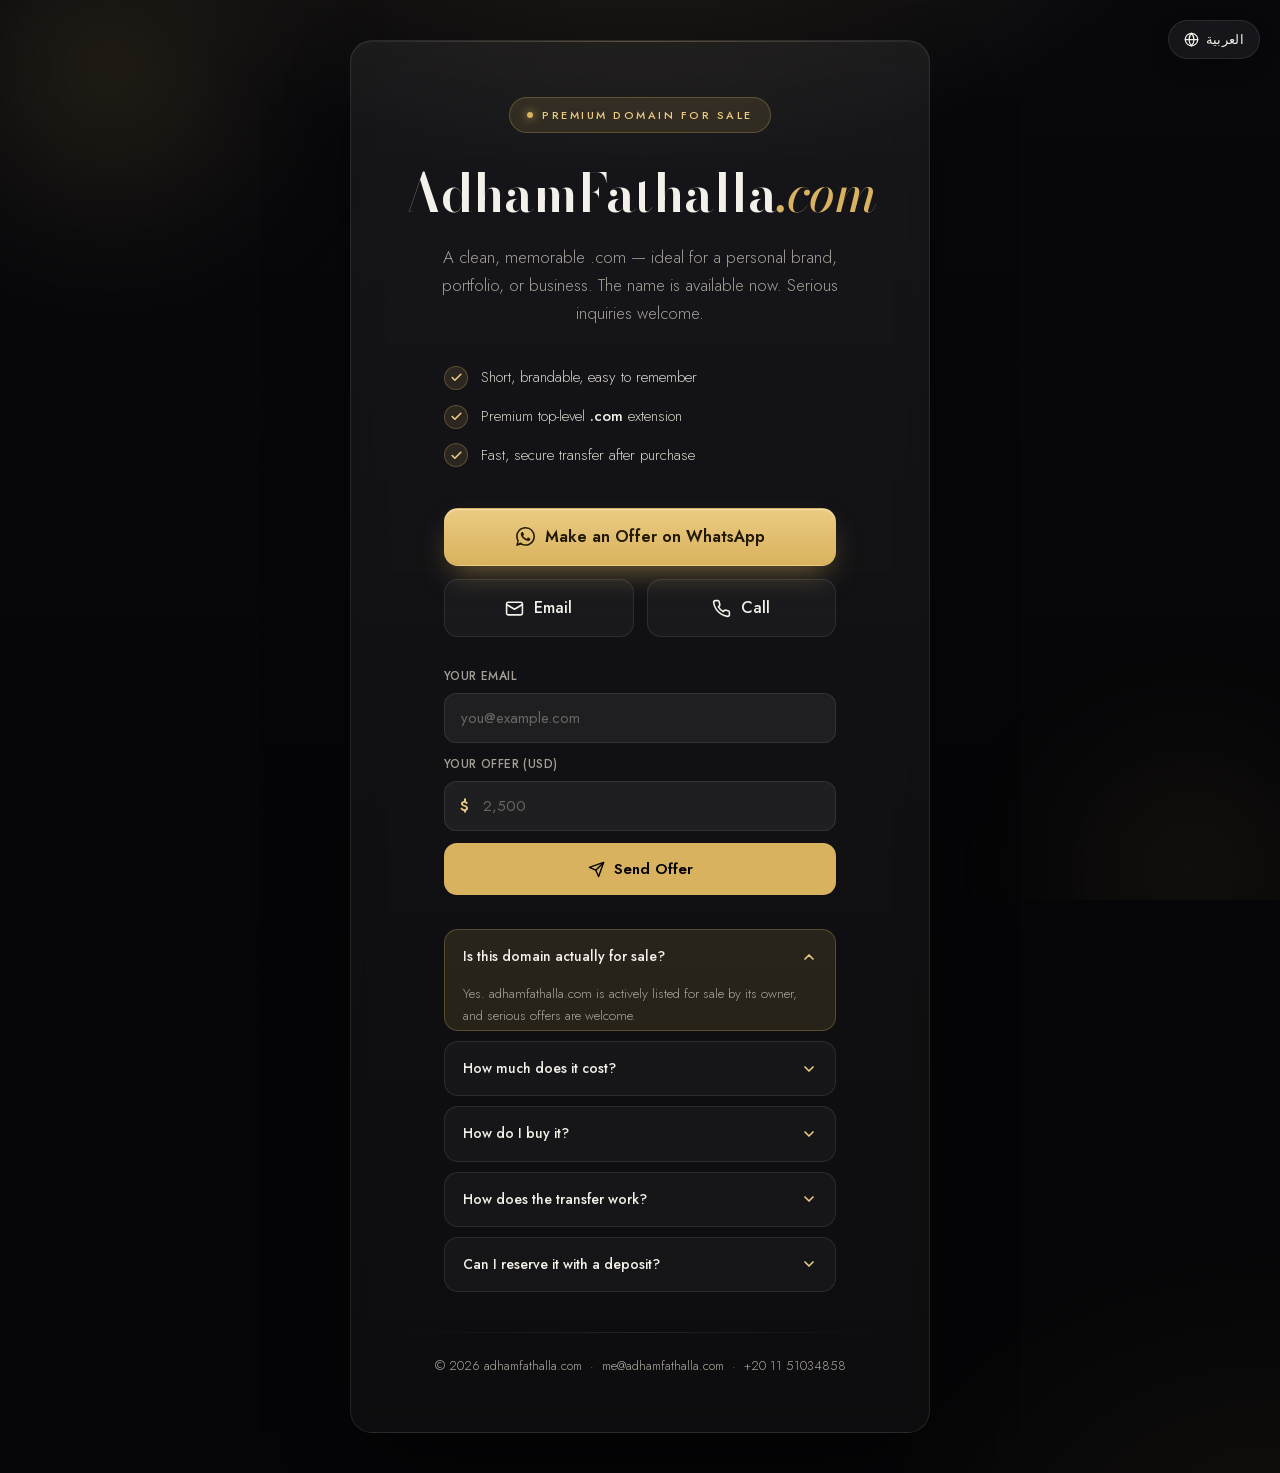
==== commit ebdb6963: "add Make an offer" ====
--- a/index.html
+++ b/index.html
@@ -402,6 +402,91 @@
   }
   .faq-item .answer a { color: var(--accent-bright); text-decoration: none; }
 
+  /* Make-an-offer form (Web3Forms) */
+  .offer {
+    margin: 30px auto 0;
+    max-width: 392px;
+    text-align: left;
+  }
+  .offer-form {
+    display: grid;
+    gap: 12px;
+  }
+  .offer-form .field { display: grid; gap: 6px; }
+  .offer-form label {
+    font-size: 12px;
+    font-weight: 500;
+    letter-spacing: 0.4px;
+    text-transform: uppercase;
+    color: var(--fg-muted);
+  }
+  .offer-form input {
+    width: 100%;
+    min-height: 50px;
+    padding: 13px 16px;
+    border-radius: 12px;
+    border: 1px solid var(--border);
+    background: var(--surface-2);
+    color: var(--fg);
+    font-family: inherit;
+    font-size: 15px;
+    font-weight: 400;
+    transition: border-color .2s ease, background .2s ease;
+  }
+  .offer-form input::placeholder { color: rgba(166, 160, 151, 0.55); }
+  .offer-form input:focus {
+    outline: none;
+    border-color: var(--accent);
+    background: var(--accent-soft);
+  }
+  .offer-form input:invalid:not(:placeholder-shown) { border-color: rgba(255, 120, 120, 0.5); }
+  .offer-form .amount-wrap { position: relative; }
+  .offer-form .amount-wrap .currency {
+    position: absolute;
+    left: 16px;
+    top: 50%;
+    transform: translateY(-50%);
+    color: var(--accent-bright);
+    font-weight: 600;
+    font-size: 15px;
+    pointer-events: none;
+  }
+  html[dir="rtl"] .offer-form .amount-wrap .currency { left: auto; right: 16px; }
+  .offer-form .amount-wrap input { padding-left: 38px; }
+  html[dir="rtl"] .offer-form .amount-wrap input { padding-left: 16px; padding-right: 38px; }
+  .offer-form button {
+    display: flex;
+    align-items: center;
+    justify-content: center;
+    gap: 9px;
+    min-height: 52px;
+    border-radius: 13px;
+    border: 1px solid var(--accent-line);
+    background: var(--accent);
+    color: var(--bg-deep);
+    font-family: inherit;
+    font-size: 15px;
+    font-weight: 600;
+    cursor: pointer;
+    transition: transform .25s var(--ease), box-shadow .25s var(--ease), background .25s ease, opacity .2s ease;
+  }
+  .offer-form button:hover { transform: translateY(-2px); background: var(--accent-bright); box-shadow: 0 16px 36px -16px rgba(216, 178, 94, 0.55); }
+  .offer-form button:focus-visible { outline: 3px solid var(--accent); outline-offset: 3px; }
+  .offer-form button:disabled { opacity: 0.6; cursor: progress; transform: none; }
+  .offer-form button svg { width: 17px; height: 17px; }
+  .offer-status {
+    font-size: 13.5px;
+    font-weight: 400;
+    text-align: center;
+    padding: 2px 0;
+    transition: opacity .2s ease;
+  }
+  .offer-status.is-success { color: var(--accent-bright); }
+  .offer-status.is-error { color: #ff9a9a; }
+  .offer-status[hidden] { display: none; }
+  /* honeypot field hidden from humans, visible to bots */
+  .offer-form .bottrap { position: absolute !important; left: -9999px !important; width: 1px; height: 1px; opacity: 0; }
+
   /* Booking deposit — Egypt-only; hidden until revealed by the geo check */
   .deposit {
     margin: 30px auto 0;
@@ -596,6 +681,62 @@
           <svg viewBox="0 0 24 24" fill="none" stroke="currentColor" stroke-width="2" stroke-linecap="round" stroke-linejoin="round" aria-hidden="true"><path d="M22 16.92v3a2 2 0 0 1-2.18 2 19.79 19.79 0 0 1-8.63-3.07 19.5 19.5 0 0 1-6-6 19.79 19.79 0 0 1-3.07-8.67A2 2 0 0 1 4.11 2h3a2 2 0 0 1 2 1.72c.13.96.36 1.9.7 2.81a2 2 0 0 1-.45 2.11L8.09 9.91a16 16 0 0 0 6 6l1.27-1.27a2 2 0 0 1 2.11-.45c.91.34 1.85.57 2.81.7A2 2 0 0 1 22 16.92z"/></svg>
           <span data-i18n="call">Call</span>
         </a>
+      </div>
+    </section>
+
+    <section class="offer" aria-label="Make an offer">
+      <form class="offer-form" id="offerForm" novalidate>
+        <!-- Web3Forms access key — submissions are forwarded to me@adhamfathalla.com -->
+        <input type="hidden" name="access_key" value="17a41257-fb8a-4e7e-8dc0-169245eebe17" />
+        <input type="hidden" name="subject" value="New offer for adhamfathalla.com" />
+        <input type="hidden" name="from_name" value="adhamfathalla.com" />
+        <input type="checkbox" name="botcheck" class="bottrap" tabindex="-1" autocomplete="off" aria-hidden="true" />
+        <div class="field">
+          <label for="offerEmail" data-i18n="offerEmailLabel">Your email</label>
+          <input type="email" id="offerEmail" name="email" placeholder="you@example.com" required autocomplete="email" inputmode="email" />
+        </div>
+        <div class="field">
+          <label for="offerAmount" data-i18n="offerAmountLabel">Your offer (USD)</label>
+          <div class="amount-wrap">
+            <span class="currency" aria-hidden="true">$</span>
+            <input type="number" id="offerAmount" name="amount" min="1" step="1" placeholder="2,500" required inputmode="numeric" />
+          </div>
+        </div>
+        <button type="submit" id="offerBtn">
+          <svg viewBox="0 0 24 24" fill="none" stroke="currentColor" stroke-width="2" stroke-linecap="round" stroke-linejoin="round" aria-hidden="true"><path d="M22 2 11 13"/><path d="M22 2l-7 20-4-9-9-4 20-7z"/></svg>
+          <span data-i18n="offerBtn">Send Offer</span>
+        </button>
+        <p class="offer-status" id="offerStatus" role="status" aria-live="polite" hidden></p>
+      </form>
+    </section>
+
+    <section class="deposit">
+      <div class="deposit-head">
+        <span class="deposit-title">
+          <svg viewBox="0 0 24 24" fill="none" stroke="currentColor" stroke-width="2" stroke-linecap="round" stroke-linejoin="round" aria-hidden="true"><rect x="2" y="5" width="20" height="14" rx="2"/><path d="M2 10h20"/></svg>
+          <span data-i18n="depositTitle">Serious? Reserve it with a deposit</span>
+        </span>
+        <span class="deposit-sub" data-i18n="depositSub">Secure the domain by sending a booking deposit via InstaPay. The amount is credited toward the final price.</span>
+      </div>
+
+      <a class="btn btn-pay"
+         href="https://ipn.eg/S/bnsaed/instapay/0egIqK"
+         target="_blank" rel="noopener"
+         aria-label="Pay a booking deposit via InstaPay">
+        <svg viewBox="0 0 24 24" fill="none" stroke="currentColor" stroke-width="2" stroke-linecap="round" stroke-linejoin="round" aria-hidden="true"><rect x="2" y="5" width="20" height="14" rx="2"/><path d="M2 10h20"/><path d="M6 15h4"/></svg>
+        <span data-i18n="payCta">Pay a Booking Deposit</span>
+      </a>
+
+      <div class="qr">
+        <a href="https://ipn.eg/S/bnsaed/instapay/0egIqK"
+           target="_blank" rel="noopener"
+           aria-label="Open InstaPay to pay a booking deposit for adhamfathalla.com">
+          <picture>
+            <source srcset="instapay.webp" type="image/webp" />
+            <img src="instapay.webp" alt="InstaPay QR code to pay a booking deposit for adhamfathalla.com" width="220" height="220" loading="lazy" decoding="async" />
+          </picture>
+        </a>
+        <span class="qr-cap" data-i18n="qrCap">Or scan with any banking app</span>
       </div>
     </section>
 
@@ -637,36 +778,6 @@
       </details>
     </section>
 
-    <section class="deposit">
-      <div class="deposit-head">
-        <span class="deposit-title">
-          <svg viewBox="0 0 24 24" fill="none" stroke="currentColor" stroke-width="2" stroke-linecap="round" stroke-linejoin="round" aria-hidden="true"><rect x="2" y="5" width="20" height="14" rx="2"/><path d="M2 10h20"/></svg>
-          <span data-i18n="depositTitle">Serious? Reserve it with a deposit</span>
-        </span>
-        <span class="deposit-sub" data-i18n="depositSub">Secure the domain by sending a booking deposit via InstaPay. The amount is credited toward the final price.</span>
-      </div>
-
-      <a class="btn btn-pay"
-         href="https://ipn.eg/S/bnsaed/instapay/0egIqK"
-         target="_blank" rel="noopener"
-         aria-label="Pay a booking deposit via InstaPay">
-        <svg viewBox="0 0 24 24" fill="none" stroke="currentColor" stroke-width="2" stroke-linecap="round" stroke-linejoin="round" aria-hidden="true"><rect x="2" y="5" width="20" height="14" rx="2"/><path d="M2 10h20"/><path d="M6 15h4"/></svg>
-        <span data-i18n="payCta">Pay a Booking Deposit</span>
-      </a>
-
-      <div class="qr">
-        <a href="https://ipn.eg/S/bnsaed/instapay/0egIqK"
-           target="_blank" rel="noopener"
-           aria-label="Open InstaPay to pay a booking deposit for adhamfathalla.com">
-          <picture>
-            <source srcset="instapay.webp" type="image/webp" />
-            <img src="instapay.webp" alt="InstaPay QR code to pay a booking deposit for adhamfathalla.com" width="220" height="220" loading="lazy" decoding="async" />
-          </picture>
-        </a>
-        <span class="qr-cap" data-i18n="qrCap">Or scan with any banking app</span>
-      </div>
-    </section>
-
     <hr class="divider" />
 
     <footer class="footer" dir="ltr">
@@ -686,6 +797,9 @@
         benefit2: "Premium top-level <strong>.com</strong> extension",
         benefit3: "Fast, secure transfer after purchase",
         ctaWhatsapp: "Make an Offer on WhatsApp",
+        offerEmailLabel: "Your email",
+        offerAmountLabel: "Your offer (USD)",
+        offerBtn: "Send Offer",
         email: "Email",
         call: "Call",
         depositTitle: "Serious? Reserve it with a deposit",
@@ -713,6 +827,9 @@
         benefit2: "امتداد <strong>.com</strong> المميز من المستوى الأعلى",
         benefit3: "نقل سريع وآمن بعد الشراء",
         ctaWhatsapp: "قدّم عرضك عبر واتساب",
+        offerEmailLabel: "بريدك الإلكتروني",
+        offerAmountLabel: "عرضك (بالدولار)",
+        offerBtn: "أرسل العرض",
         email: "البريد الإلكتروني",
         call: "اتصل",
         depositTitle: "مهتم بجدية؟ احجزه بعربون",
@@ -797,6 +914,53 @@
     }
 
     maybeRevealDeposit();
+
+    // Offer form — submit to Web3Forms via fetch (no page reload), then show a status message.
+    const offerForm = document.getElementById("offerForm");
+    if (offerForm) {
+      const statusEl = document.getElementById("offerStatus");
+      const btn = document.getElementById("offerBtn");
+      const btnLabel = btn.querySelector("span");
+      const txt = {
+        en: { sending: "Sending…", success: "✓ Offer sent — thank you! We'll be in touch.", error: "Something went wrong. Please try WhatsApp or email." },
+        ar: { sending: "جارٍ الإرسال…", success: "✓ تم إرسال العرض — شكراً لك! سنتواصل معك قريباً.", error: "حدث خطأ. يرجى المحاولة عبر واتساب أو البريد الإلكتروني." }
+      };
+      offerForm.addEventListener("submit", async (e) => {
+        e.preventDefault();
+        const lang = document.documentElement.getAttribute("lang") === "ar" ? "ar" : "en";
+        const t = txt[lang];
+        // honeypot: if filled, silently drop the submission (bot).
+        if (offerForm.botcheck && offerForm.botcheck.checked) return;
+        if (!offerForm.checkValidity()) { offerForm.reportValidity(); return; }
+
+        btn.disabled = true;
+        statusEl.hidden = false;
+        statusEl.textContent = t.sending;
+        statusEl.className = "offer-status";
+
+        try {
+          const res = await fetch("https://api.web3forms.com/submit", {
+            method: "POST",
+            headers: { "Content-Type": "application/json", "Accept": "application/json" },
+            body: JSON.stringify(Object.fromEntries(new FormData(offerForm)))
+          });
+          const data = await res.json();
+          if (res.ok && data.success) {
+            statusEl.textContent = t.success;
+            statusEl.className = "offer-status is-success";
+            offerForm.reset();
+          } else {
+            statusEl.textContent = t.error;
+            statusEl.className = "offer-status is-error";
+          }
+        } catch (err) {
+          statusEl.textContent = t.error;
+          statusEl.className = "offer-status is-error";
+        } finally {
+          btn.disabled = false;
+        }
+      });
+    }
   </script>
 </body>
 </html>
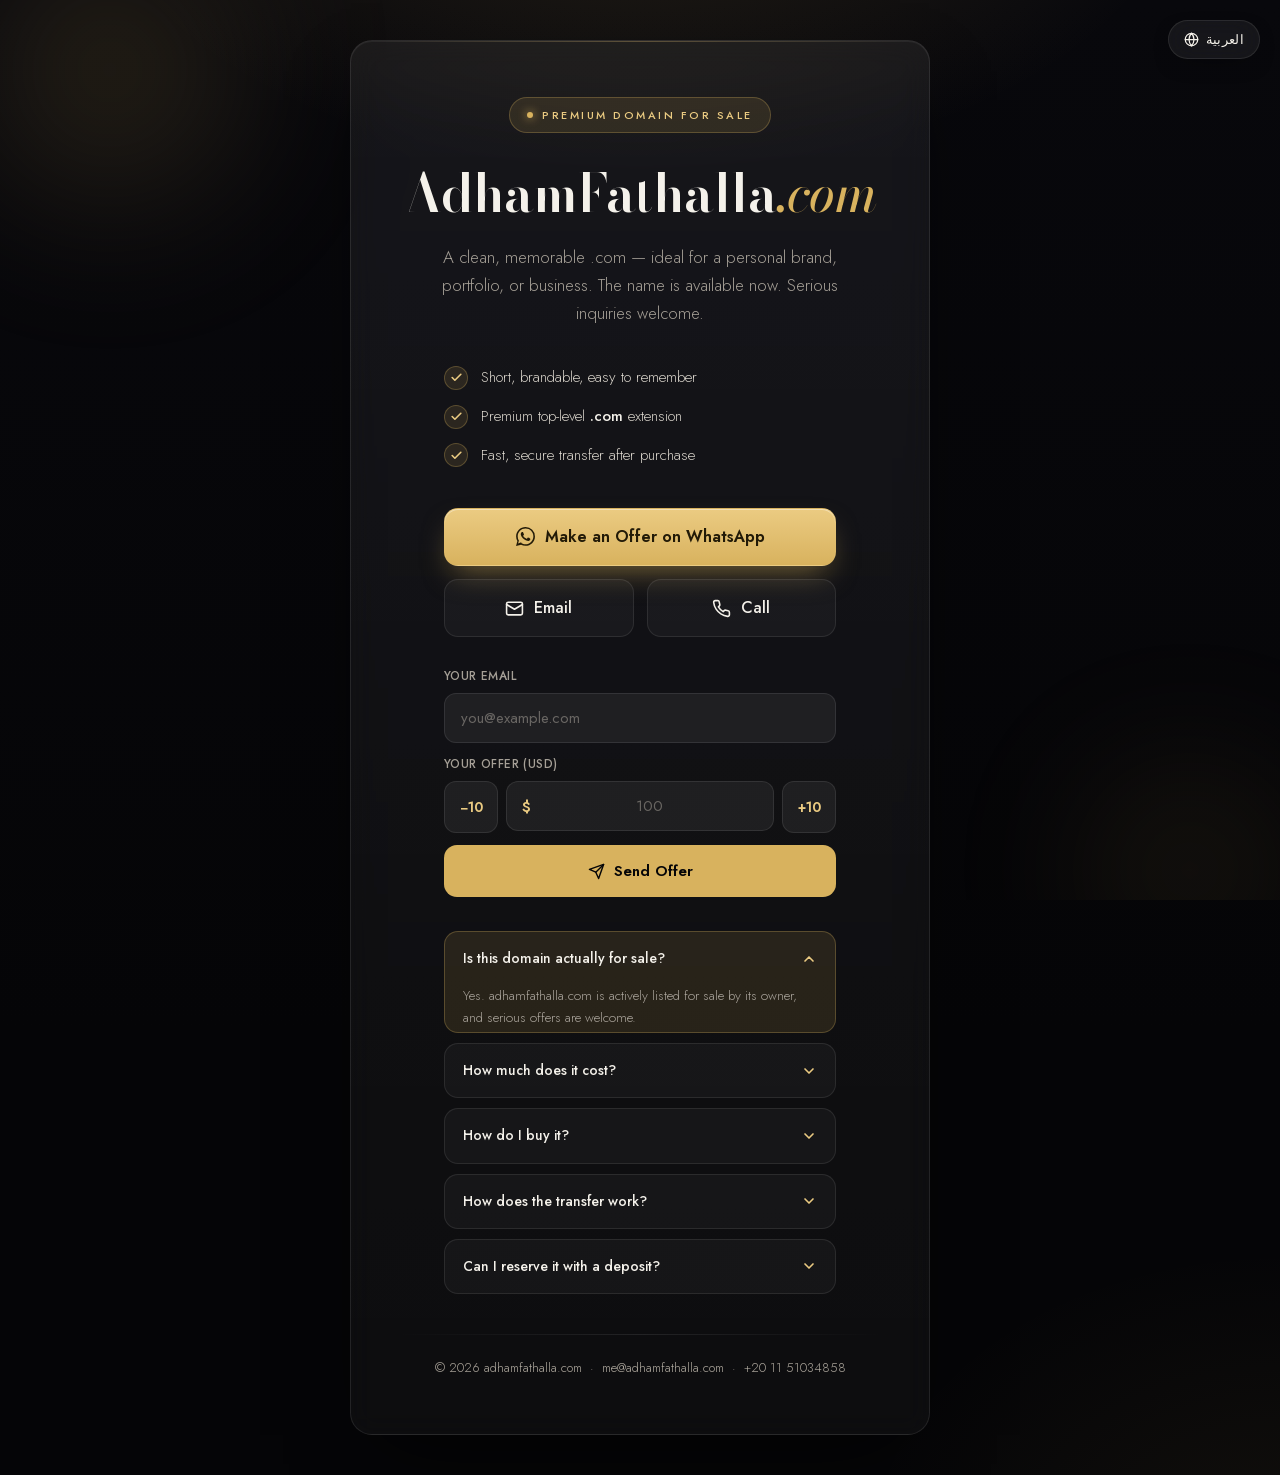
==== commit 572a32a9: "improve offer" ====
--- a/index.html
+++ b/index.html
@@ -440,8 +440,29 @@
     background: var(--accent-soft);
   }
   .offer-form input:invalid:not(:placeholder-shown) { border-color: rgba(255, 120, 120, 0.5); }
-  .offer-form .amount-wrap { position: relative; }
-  .offer-form .amount-wrap .currency {
+  .offer-form .amount-wrap {
+    display: flex;
+    align-items: stretch;
+    gap: 8px;
+  }
+  .offer-form .step-btn {
+    flex-shrink: 0;
+    width: 54px;
+    border-radius: 12px;
+    border: 1px solid var(--border);
+    background: var(--surface-2);
+    color: var(--accent-bright);
+    font-family: inherit;
+    font-size: 14px;
+    font-weight: 600;
+    cursor: pointer;
+    transition: border-color .2s ease, background .2s ease, transform .15s var(--ease);
+  }
+  .offer-form .step-btn:hover { border-color: var(--accent-line); background: var(--accent-soft); }
+  .offer-form .step-btn:active { transform: scale(0.93); }
+  .offer-form .step-btn:focus-visible { outline: 3px solid var(--accent); outline-offset: 2px; }
+  .offer-form .amount-input-box { position: relative; flex: 1; }
+  .offer-form .amount-input-box .currency {
     position: absolute;
     left: 16px;
     top: 50%;
@@ -451,9 +472,13 @@
     font-size: 15px;
     pointer-events: none;
   }
-  html[dir="rtl"] .offer-form .amount-wrap .currency { left: auto; right: 16px; }
-  .offer-form .amount-wrap input { padding-left: 38px; }
-  html[dir="rtl"] .offer-form .amount-wrap input { padding-left: 16px; padding-right: 38px; }
+  html[dir="rtl"] .offer-form .amount-input-box .currency { left: auto; right: 16px; }
+  .offer-form .amount-input-box input { padding-left: 34px; text-align: center; }
+  html[dir="rtl"] .offer-form .amount-input-box input { padding-left: 16px; padding-right: 34px; }
+  /* hide native number spinners — we have our own steppers */
+  .offer-form input[type="number"]::-webkit-outer-spin-button,
+  .offer-form input[type="number"]::-webkit-inner-spin-button { -webkit-appearance: none; margin: 0; }
+  .offer-form input[type="number"] { -moz-appearance: textfield; appearance: textfield; }
   .offer-form button {
     display: flex;
     align-items: center;
@@ -698,8 +723,12 @@
         <div class="field">
           <label for="offerAmount" data-i18n="offerAmountLabel">Your offer (USD)</label>
           <div class="amount-wrap">
-            <span class="currency" aria-hidden="true">$</span>
-            <input type="number" id="offerAmount" name="amount" min="1" step="1" placeholder="2,500" required inputmode="numeric" />
+            <button type="button" class="step-btn" data-step="-10" aria-label="Decrease offer by 10">−10</button>
+            <div class="amount-input-box">
+              <span class="currency" aria-hidden="true">$</span>
+              <input type="number" id="offerAmount" name="amount" min="10" step="10" placeholder="100" required inputmode="numeric" />
+            </div>
+            <button type="button" class="step-btn" data-step="10" aria-label="Increase offer by 10">+10</button>
           </div>
         </div>
         <button type="submit" id="offerBtn">
@@ -918,6 +947,16 @@
     // Offer form — submit to Web3Forms via fetch (no page reload), then show a status message.
     const offerForm = document.getElementById("offerForm");
     if (offerForm) {
+      // +/-10 stepper buttons adjust the amount, clamped to a minimum of 1.
+      const amountInput = document.getElementById("offerAmount");
+      offerForm.querySelectorAll(".step-btn").forEach((btn) => {
+        btn.addEventListener("click", () => {
+          const delta = parseInt(btn.dataset.step, 10) || 0;
+          const current = parseInt(amountInput.value, 10) || 0;
+          amountInput.value = Math.max(10, current + delta);
+        });
+      });
+
       const statusEl = document.getElementById("offerStatus");
       const btn = document.getElementById("offerBtn");
       const btnLabel = btn.querySelector("span");
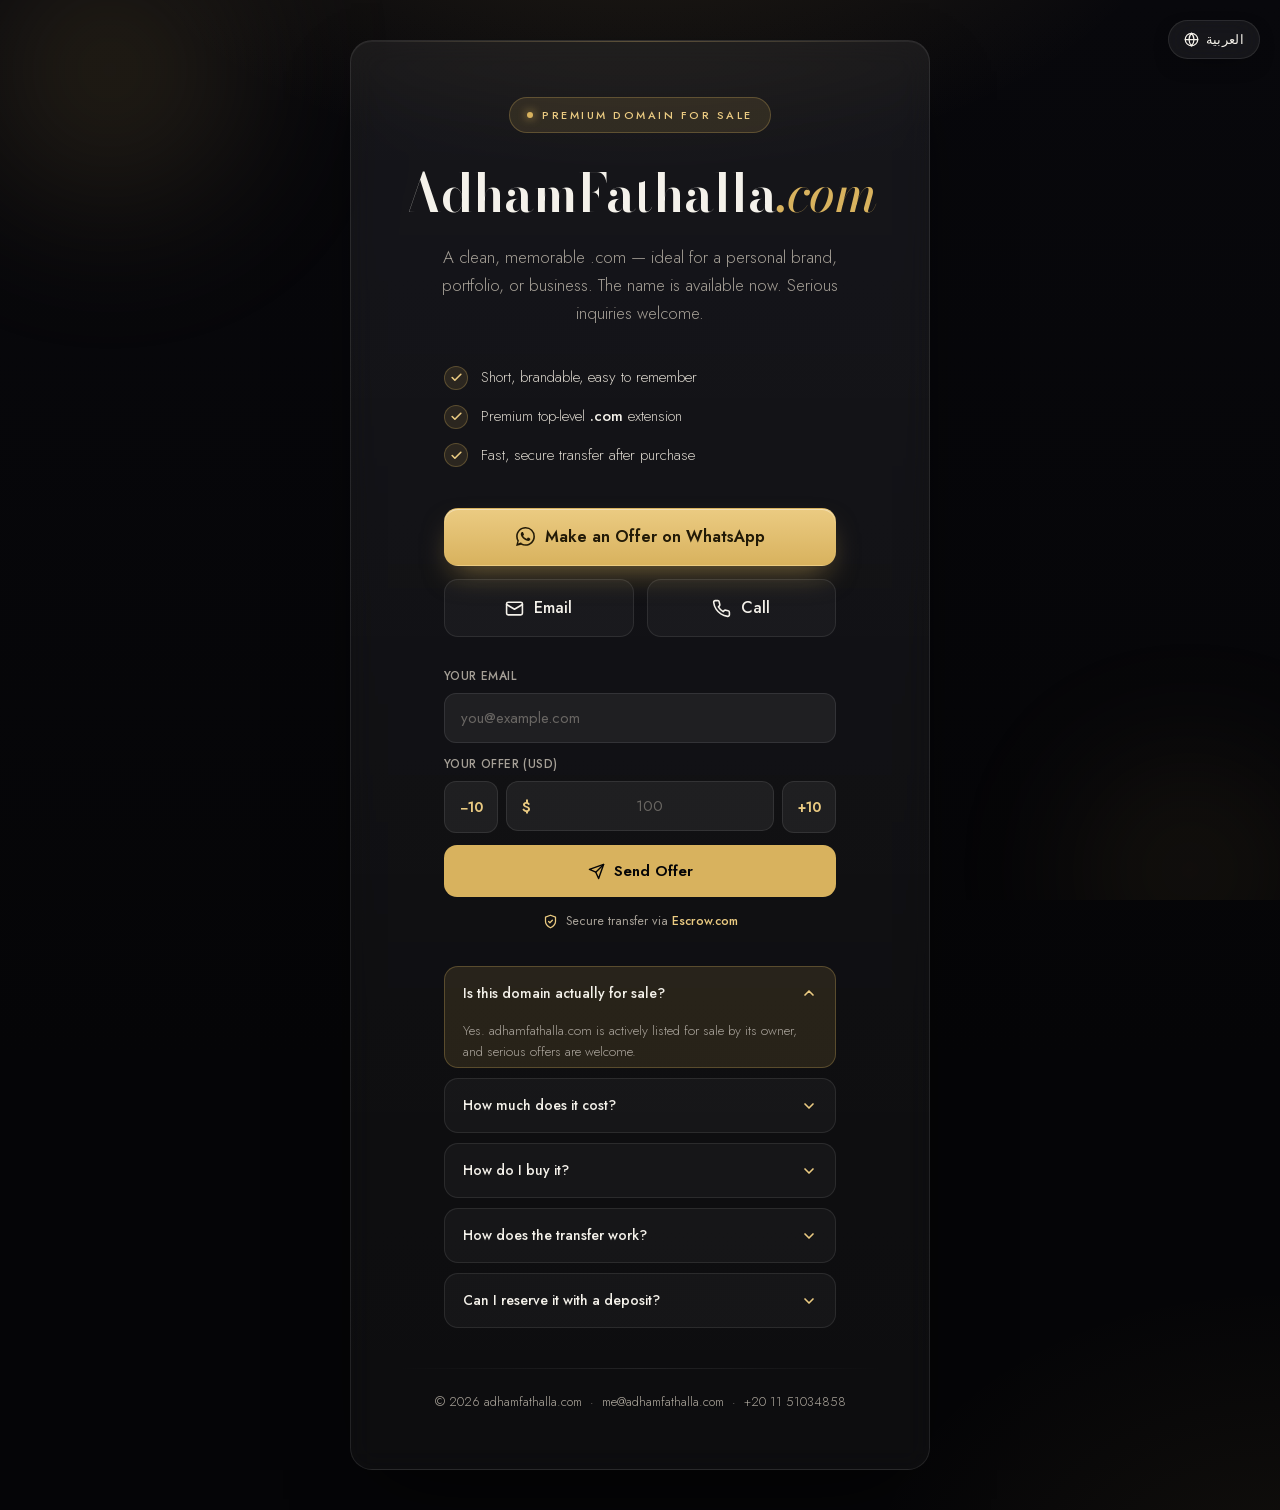
==== commit de916de5: "." ====
--- a/index.html
+++ b/index.html
@@ -57,7 +57,7 @@
       "@id": "https://adhamfathalla.com/#domain",
       "name": "adhamfathalla.com",
       "category": "Internet domain name",
-      "description": "adhamfathalla.com — a clean, memorable, brandable premium .com domain available for purchase. Ideal for a personal brand, portfolio, or business.",
+      "description": "adhamfathalla.com — a clean, memorable, brandable premium .com domain available for purchase. Ideal for a personal brand, portfolio, or business. Secure transfer via Escrow.com.",
       "brand": { "@type": "Brand", "name": "adhamfathalla.com" },
       "url": "https://adhamfathalla.com/",
       "image": "https://adhamfathalla.com/og-image.png",
@@ -108,7 +108,7 @@
         {
           "@type": "Question",
           "name": "How does the domain transfer work?",
-          "acceptedAnswer": { "@type": "Answer", "text": "After payment, the domain is pushed to your account at your registrar of choice. The transfer is fast and secure, usually within a day." }
+          "acceptedAnswer": { "@type": "Answer", "text": "The transfer can be handled securely through Escrow.com for buyer protection, or as a direct push to your registrar. Either way it's fast and secure, usually within a day." }
         },
         {
           "@type": "Question",
@@ -512,6 +512,21 @@
   /* honeypot field hidden from humans, visible to bots */
   .offer-form .bottrap { position: absolute !important; left: -9999px !important; width: 1px; height: 1px; opacity: 0; }
 
+  /* Trust line — escrow reassurance under the offer form */
+  .trust {
+    margin: 14px auto 0;
+    max-width: 392px;
+    display: flex;
+    align-items: center;
+    justify-content: center;
+    gap: 8px;
+    font-size: 12.5px;
+    font-weight: 400;
+    color: var(--fg-muted);
+  }
+  .trust svg { width: 15px; height: 15px; color: var(--accent-bright); flex-shrink: 0; }
+  .trust b { color: var(--accent-bright); font-weight: 500; }
+
   /* Booking deposit — Egypt-only; hidden until revealed by the geo check */
   .deposit {
     margin: 30px auto 0;
@@ -574,7 +589,7 @@
   .qr img {
     display: block;
     width: 220px;
-    height: 220px;
+    height: auto;
     border-radius: 14px;
     background: #fff;
     padding: 12px;
@@ -688,7 +703,7 @@
       <a class="btn btn-primary"
          href="https://wa.me/201151034858?text=Hi%2C%20I'm%20interested%20in%20buying%20adhamfathalla.com"
          target="_blank" rel="noopener"
-         aria-label="Message about buying adhamfathalla.com on WhatsApp">
+         aria-label="Make an Offer on WhatsApp">
         <svg viewBox="0 0 24 24" fill="currentColor" aria-hidden="true"><path d="M.057 24l1.687-6.163a11.867 11.867 0 01-1.587-5.946C.16 5.335 5.495 0 12.05 0a11.82 11.82 0 018.413 3.488 11.824 11.824 0 013.48 8.414c-.003 6.557-5.338 11.892-11.893 11.892a11.9 11.9 0 01-5.688-1.448L.057 24zm6.597-3.807c1.676.995 3.276 1.591 5.392 1.592 5.448 0 9.886-4.434 9.889-9.885.002-5.462-4.415-9.89-9.881-9.892-5.452 0-9.887 4.434-9.889 9.884a9.86 9.86 0 001.51 5.26l-.999 3.648 3.978-1.607zm11.387-5.464c-.074-.124-.272-.198-.57-.347-.297-.149-1.758-.868-2.031-.967-.272-.099-.47-.149-.669.149-.198.297-.768.967-.941 1.165-.173.198-.347.223-.644.074-.297-.149-1.255-.462-2.39-1.475-.883-.788-1.48-1.761-1.653-2.059-.173-.297-.018-.458.13-.606.134-.133.297-.347.446-.521.151-.172.2-.296.3-.495.099-.198.05-.372-.025-.521-.075-.148-.669-1.611-.916-2.206-.242-.579-.487-.5-.669-.51l-.57-.01c-.198 0-.52.074-.792.372-.272.297-1.04 1.016-1.04 2.479 0 1.462 1.065 2.875 1.213 3.074.149.198 2.096 3.2 5.077 4.487.709.306 1.262.489 1.694.625.712.227 1.36.195 1.872.118.571-.085 1.758-.719 2.006-1.413.248-.694.248-1.289.173-1.413z"/></svg>
         <span data-i18n="ctaWhatsapp">Make an Offer on WhatsApp</span>
       </a>
@@ -737,6 +752,11 @@
         </button>
         <p class="offer-status" id="offerStatus" role="status" aria-live="polite" hidden></p>
       </form>
+
+      <p class="trust">
+        <svg viewBox="0 0 24 24" fill="none" stroke="currentColor" stroke-width="2" stroke-linecap="round" stroke-linejoin="round" aria-hidden="true"><path d="M12 22s8-4 8-10V5l-8-3-8 3v7c0 6 8 10 8 10z"/><path d="m9 12 2 2 4-4"/></svg>
+        <span data-i18n="trustEscrow" data-i18n-html>Secure transfer via <b>Escrow.com</b></span>
+      </p>
     </section>
 
     <section class="deposit">
@@ -762,7 +782,7 @@
            aria-label="Open InstaPay to pay a booking deposit for adhamfathalla.com">
           <picture>
             <source srcset="instapay.webp" type="image/webp" />
-            <img src="instapay.webp" alt="InstaPay QR code to pay a booking deposit for adhamfathalla.com" width="220" height="220" loading="lazy" decoding="async" />
+            <img src="instapay.webp" alt="InstaPay QR code to pay a booking deposit for adhamfathalla.com" width="600" height="592" loading="lazy" decoding="async" />
           </picture>
         </a>
         <span class="qr-cap" data-i18n="qrCap">Or scan with any banking app</span>
@@ -829,6 +849,7 @@
         offerEmailLabel: "Your email",
         offerAmountLabel: "Your offer (USD)",
         offerBtn: "Send Offer",
+        trustEscrow: "Secure transfer via <b>Escrow.com</b>",
         email: "Email",
         call: "Call",
         depositTitle: "Serious? Reserve it with a deposit",
@@ -842,7 +863,7 @@
         faqQ3: "How do I buy it?",
         faqA3: "Contact the owner through WhatsApp, email, or phone to agree on a price. Once settled, the domain is transferred to you securely.",
         faqQ4: "How does the transfer work?",
-        faqA4: "After payment, the domain is pushed to your account at your registrar of choice. The transfer is fast and secure, usually within a day.",
+        faqA4: "The transfer can be handled securely through Escrow.com for buyer protection, or as a direct push to your registrar. Either way it's fast and secure, usually within a day.",
         faqQ5: "Can I reserve it with a deposit?",
         faqA5: "Yes — from Egypt you can reserve the domain with an InstaPay booking deposit. The amount is credited toward the final price.",
         switchLabel: "العربية",
@@ -859,6 +880,7 @@
         offerEmailLabel: "بريدك الإلكتروني",
         offerAmountLabel: "عرضك (بالدولار)",
         offerBtn: "أرسل العرض",
+        trustEscrow: "نقل آمن عبر <b>Escrow.com</b>",
         email: "البريد الإلكتروني",
         call: "اتصل",
         depositTitle: "مهتم بجدية؟ احجزه بعربون",
@@ -872,7 +894,7 @@
         faqQ3: "كيف أشتريه؟",
         faqA3: "تواصل مع المالك عبر واتساب أو البريد الإلكتروني أو الهاتف للاتفاق على السعر. بعد ذلك يُنقل النطاق إليك بشكل آمن.",
         faqQ4: "كيف تتم عملية النقل؟",
-        faqA4: "بعد الدفع، يُدفّع النطاق إلى حسابك لدى جهة التسجيل التي تختارها. النقل سريع وآمن، عادةً خلال يوم واحد.",
+        faqA4: "يمكن إتمام النقل بشكل آمن عبر Escrow.com لحماية المشتري، أو كدفعة مباشرة إلى جهة التسجيل لديك. في كلتا الحالتين يكون النقل سريعاً وآمناً، عادةً خلال يوم واحد.",
         faqQ5: "هل يمكنني حجزه بعربون؟",
         faqA5: "نعم — من داخل مصر يمكنك حجز النطاق بعربون حجز عبر إنستاباي. يُخصم المبلغ من السعر النهائي.",
         switchLabel: "English",
